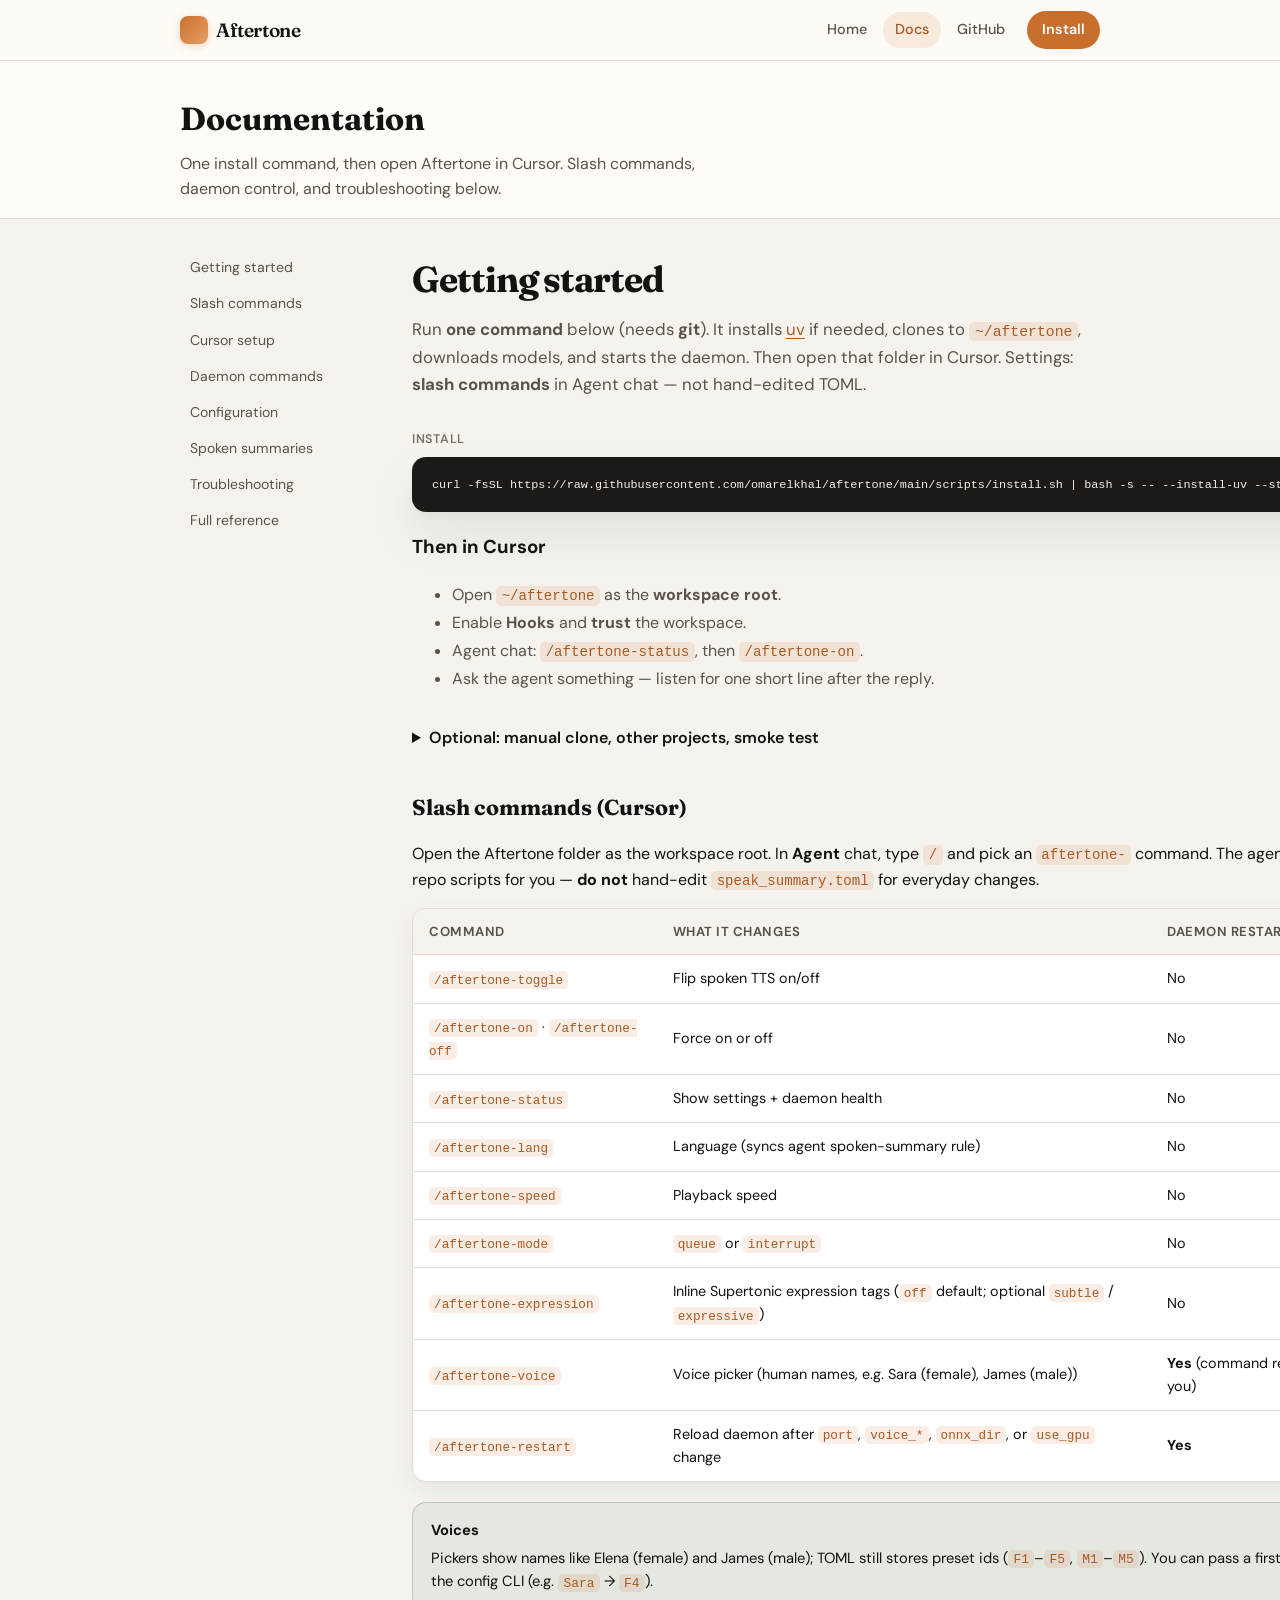
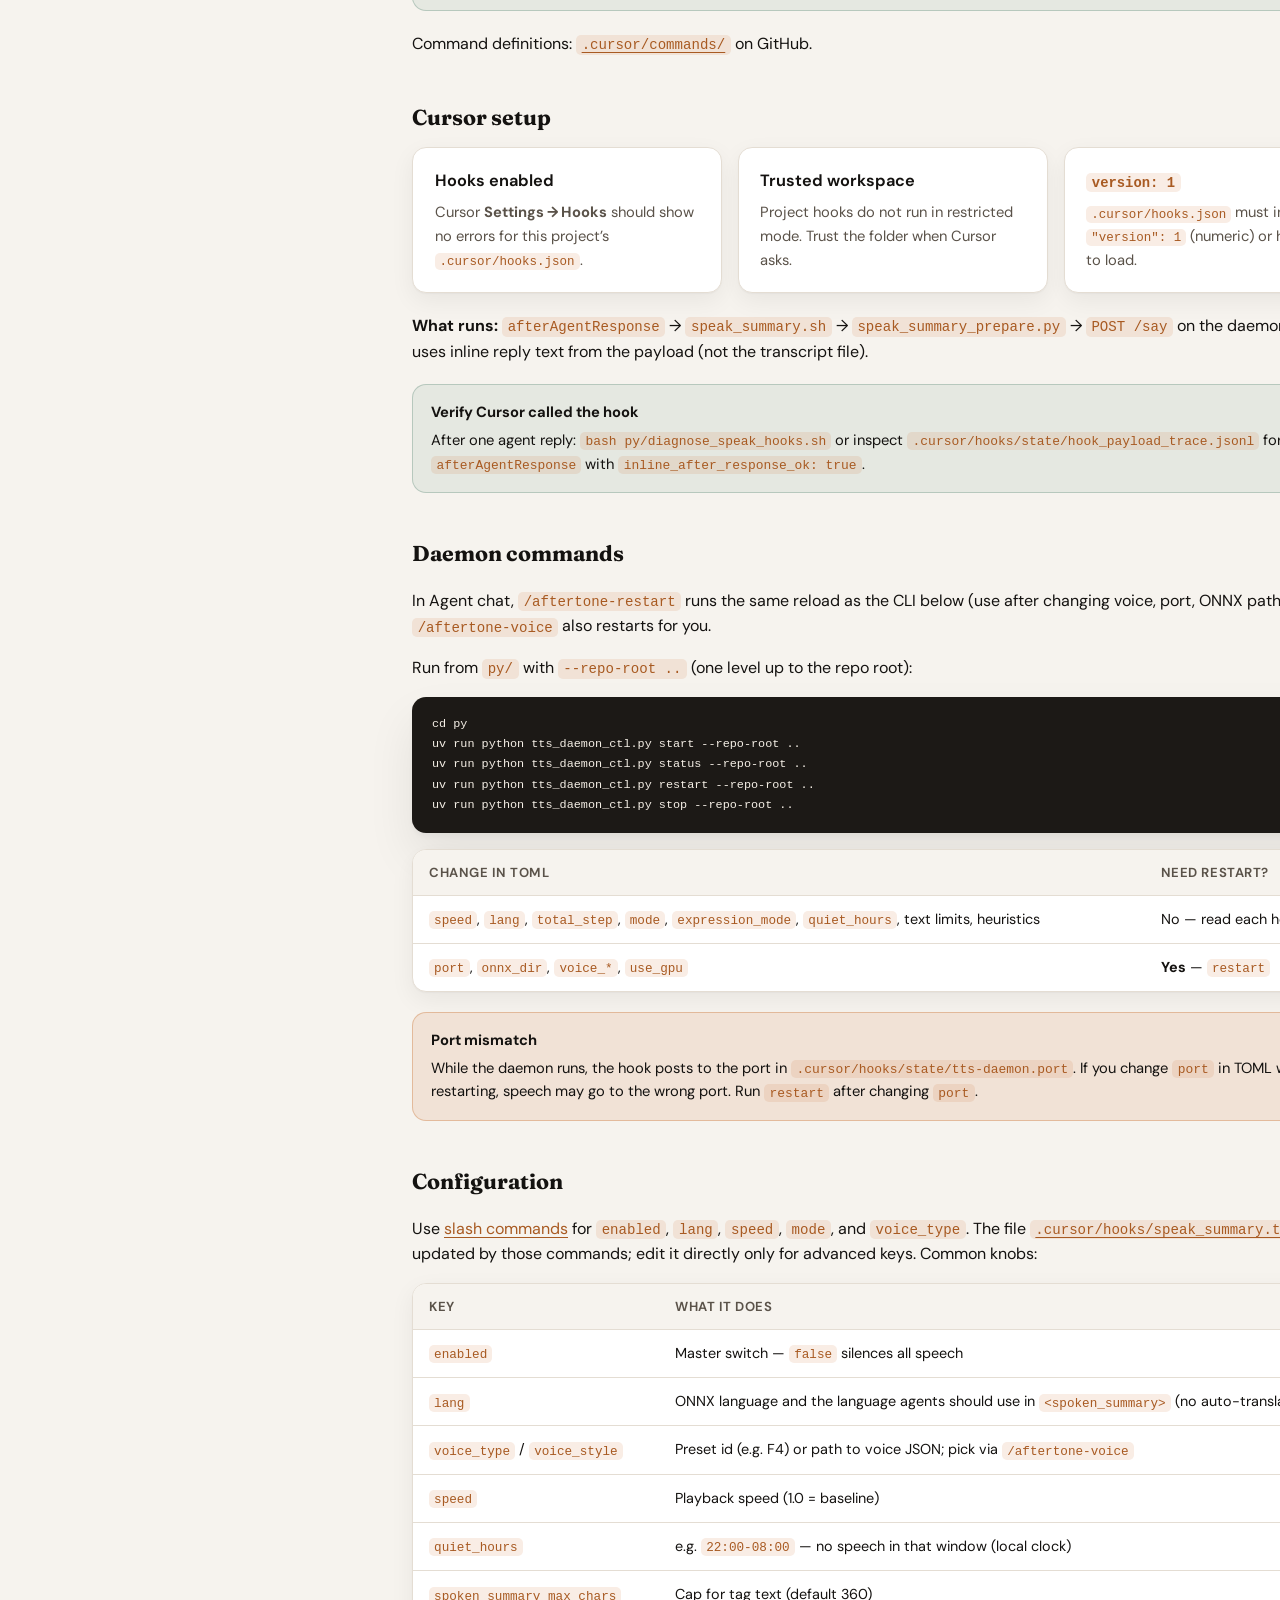
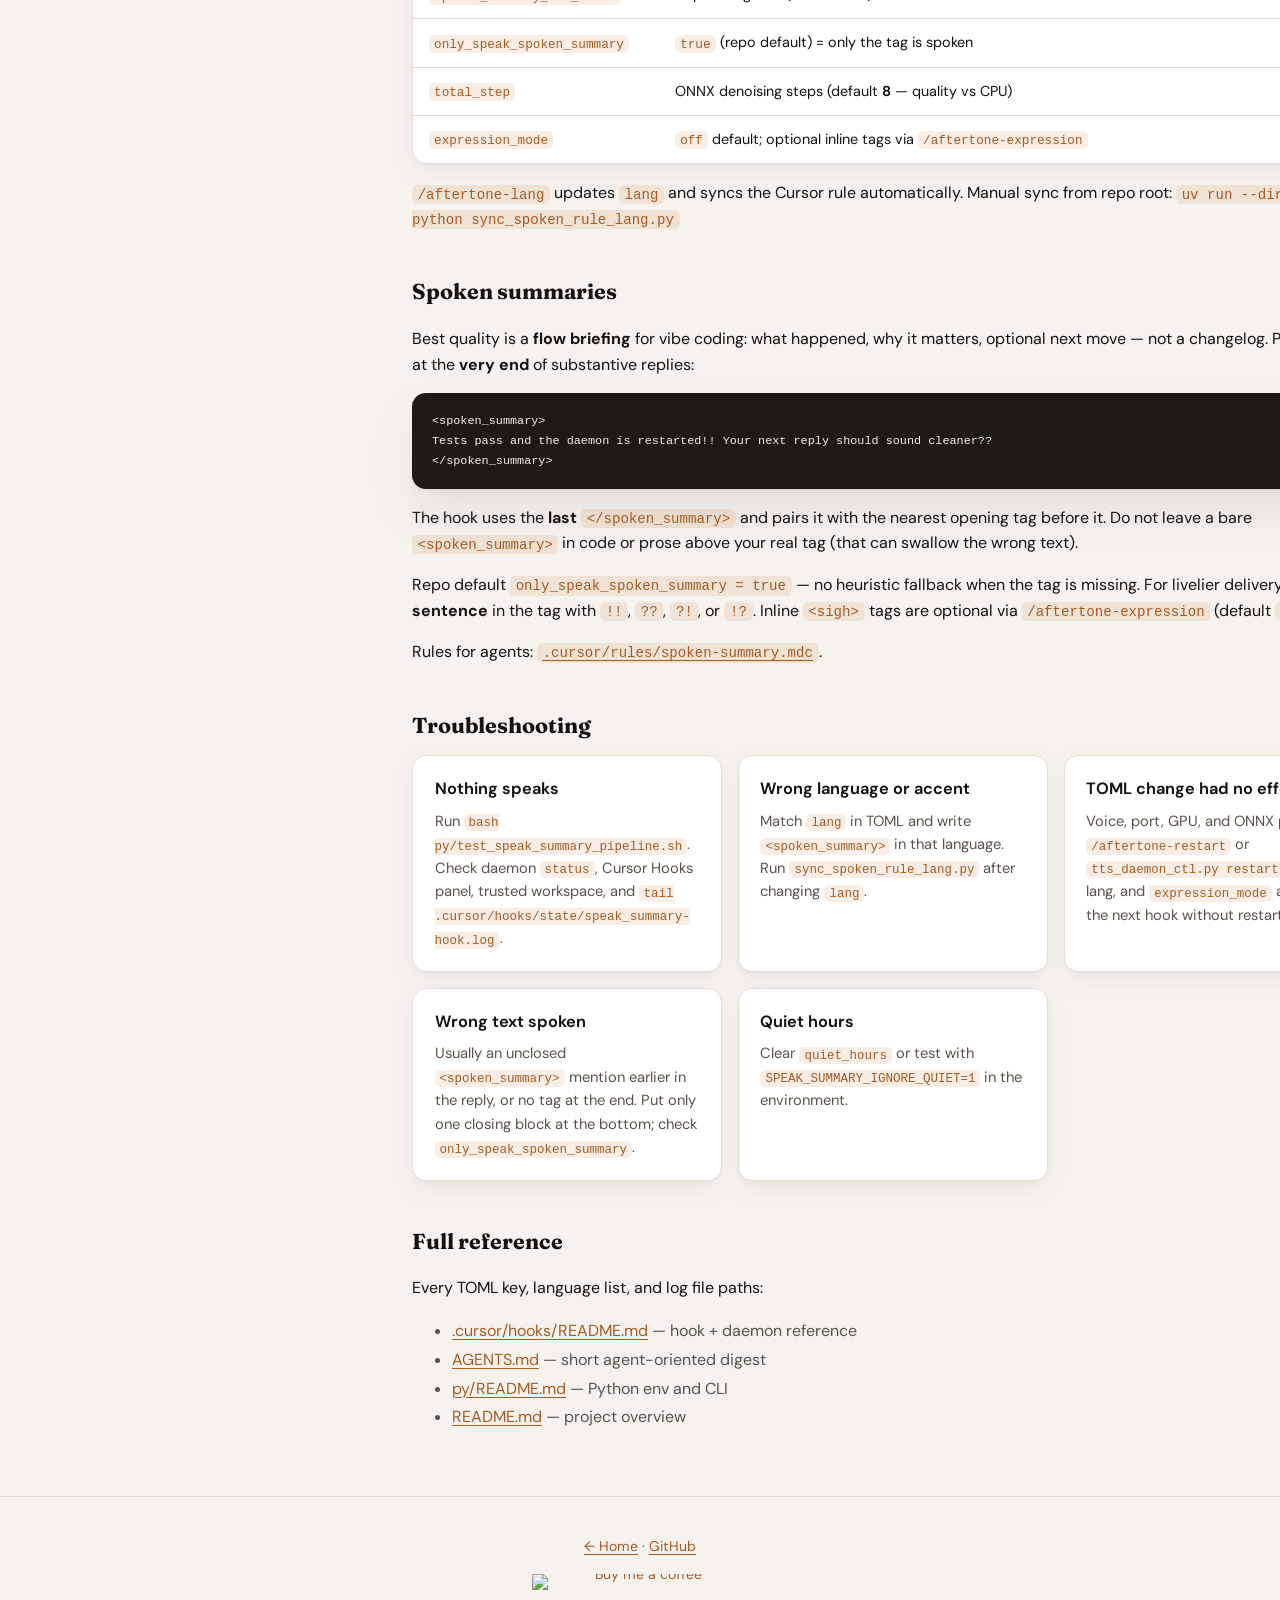
==== docs/docs.html @ 48b9ca3b "Use official Buy Me a Coffee button image on site and README. Replace text support links with the br" ====
<!DOCTYPE html>
<html lang="en">
<head>
  <meta charset="utf-8" />
  <meta name="viewport" content="width=device-width, initial-scale=1" />
  <meta name="description" content="Aftertone documentation: install, Cursor hooks, daemon control, configuration, troubleshooting, and spoken summaries." />
  <link rel="canonical" href="https://omarelkhal.github.io/aftertone/docs.html" />
  <meta name="theme-color" content="#c96f2e" />
  <title>Docs — Aftertone</title>
  <link rel="preconnect" href="https://fonts.googleapis.com" />
  <link rel="preconnect" href="https://fonts.gstatic.com" crossorigin />
  <link href="https://fonts.googleapis.com/css2?family=DM+Sans:ital,opsz,wght@0,9..40,400;0,9..40,500;0,9..40,600;0,9..40,700&family=Fraunces:opsz,wght@9..144,500;9..144,600&display=swap" rel="stylesheet" />
  <link rel="stylesheet" href="styles.css" />
</head>
<body>
  <header class="site-header">
    <div class="wrap nav">
      <a class="brand" href="index.html">
        <span class="brand-mark" aria-hidden="true"></span>
        Aftertone
      </a>
      <nav class="nav-links" aria-label="Primary">
        <a href="index.html">Home</a>
        <a class="is-active" href="docs.html">Docs</a>
        <a href="https://github.com/omarelkhal/aftertone">GitHub</a>
        <a class="nav-cta" href="#getting-started">Install</a>
      </nav>
    </div>
  </header>

  <div class="page-hero">
    <div class="wrap">
      <h1>Documentation</h1>
      <p>One install command, then open Aftertone in Cursor. Slash commands, daemon control, and troubleshooting below.</p>
    </div>
  </div>

  <div class="wrap docs-layout">
    <aside class="docs-sidebar" aria-label="On this page">
      <nav>
        <a href="#getting-started">Getting started</a>
        <a href="#slash-commands">Slash commands</a>
        <a href="#cursor">Cursor setup</a>
        <a href="#daemon">Daemon commands</a>
        <a href="#config">Configuration</a>
        <a href="#spoken-summary">Spoken summaries</a>
        <a href="#troubleshooting">Troubleshooting</a>
        <a href="#reference">Full reference</a>
      </nav>
    </aside>

    <article class="docs-main">
      <h1 id="getting-started">Getting started</h1>
      <p class="docs-intro">
        Run <strong>one command</strong> below (needs <strong>git</strong>). It installs <a href="https://docs.astral.sh/uv/getting-started/installation/">uv</a> if needed, clones to <code>~/aftertone</code>, downloads models, and starts the daemon. Then open that folder in Cursor. Settings: <strong>slash commands</strong> in Agent chat — not hand-edited TOML.
      </p>

      <div class="code-block" style="margin-bottom: 1.25rem;">
        <div class="code-label">Install</div>
        <pre><code>curl -fsSL https://raw.githubusercontent.com/omarelkhal/aftertone/main/scripts/install.sh | bash -s -- --install-uv --start-daemon</code></pre>
      </div>

      <h3>Then in Cursor</h3>
      <ul style="color: var(--muted); line-height: 1.75; margin-bottom: 2rem;">
        <li>Open <code>~/aftertone</code> as the <strong>workspace root</strong>.</li>
        <li>Enable <strong>Hooks</strong> and <strong>trust</strong> the workspace.</li>
        <li>Agent chat: <code>/aftertone-status</code>, then <code>/aftertone-on</code>.</li>
        <li>Ask the agent something — listen for one short line after the reply.</li>
      </ul>

      <details style="margin-bottom: 2rem;">
        <summary style="cursor: pointer; font-weight: 600;">Optional: manual clone, other projects, smoke test</summary>
        <p style="margin-top: 0.75rem; color: var(--muted);">
          Manual: <code>git clone … && bash scripts/bootstrap.sh</code> and
          <code>tts_daemon_ctl.py start</code>.
          Other repo: <code>bash -s -- --into .</code>.
          Verify: <code>bash py/test_speak_summary_pipeline.sh</code>.
          <a href="https://github.com/omarelkhal/aftertone/blob/main/scripts/README.md">scripts/README.md</a>.
        </p>
      </details>


      <h2 id="slash-commands">Slash commands (Cursor)</h2>
      <p>Open the Aftertone folder as the workspace root. In <strong>Agent</strong> chat, type <code>/</code> and pick an <code>aftertone-</code> command. The agent runs the repo scripts for you — <strong>do not</strong> hand-edit <code>speak_summary.toml</code> for everyday changes.</p>

      <div class="table-wrap">
        <table>
          <thead>
            <tr><th>Command</th><th>What it changes</th><th>Daemon restart?</th></tr>
          </thead>
          <tbody>
            <tr><td><code>/aftertone-toggle</code></td><td>Flip spoken TTS on/off</td><td>No</td></tr>
            <tr><td><code>/aftertone-on</code> · <code>/aftertone-off</code></td><td>Force on or off</td><td>No</td></tr>
            <tr><td><code>/aftertone-status</code></td><td>Show settings + daemon health</td><td>No</td></tr>
            <tr><td><code>/aftertone-lang</code></td><td>Language (syncs agent spoken-summary rule)</td><td>No</td></tr>
            <tr><td><code>/aftertone-speed</code></td><td>Playback speed</td><td>No</td></tr>
            <tr><td><code>/aftertone-mode</code></td><td><code>queue</code> or <code>interrupt</code></td><td>No</td></tr>
            <tr><td><code>/aftertone-expression</code></td><td>Inline Supertonic expression tags (<code>off</code> default; optional <code>subtle</code> / <code>expressive</code>)</td><td>No</td></tr>
            <tr><td><code>/aftertone-voice</code></td><td>Voice picker (human names, e.g. Sara (female), James (male))</td><td><strong>Yes</strong> (command restarts for you)</td></tr>
            <tr><td><code>/aftertone-restart</code></td><td>Reload daemon after <code>port</code>, <code>voice_*</code>, <code>onnx_dir</code>, or <code>use_gpu</code> change</td><td><strong>Yes</strong></td></tr>
          </tbody>
        </table>
      </div>

      <div class="callout callout-tip">
        <strong>Voices</strong>
        Pickers show names like Elena (female) and James (male); TOML still stores preset ids (<code>F1</code>–<code>F5</code>, <code>M1</code>–<code>M5</code>). You can pass a first name to the config CLI (e.g. <code>Sara</code> → <code>F4</code>).
      </div>

      <p>Command definitions: <a href="https://github.com/omarelkhal/aftertone/tree/main/.cursor/commands"><code>.cursor/commands/</code></a> on GitHub.</p>

      <h2 id="cursor">Cursor setup</h2>
      <div class="cards" style="margin-bottom: 1.25rem;">
        <div class="card">
          <h3>Hooks enabled</h3>
          <p>Cursor <strong>Settings → Hooks</strong> should show no errors for this project’s <code>.cursor/hooks.json</code>.</p>
        </div>
        <div class="card">
          <h3>Trusted workspace</h3>
          <p>Project hooks do not run in restricted mode. Trust the folder when Cursor asks.</p>
        </div>
        <div class="card">
          <h3><code>version: 1</code></h3>
          <p><code>.cursor/hooks.json</code> must include <code>"version": 1</code> (numeric) or hooks fail to load.</p>
        </div>
      </div>

      <p><strong>What runs:</strong> <code>afterAgentResponse</code> → <code>speak_summary.sh</code> → <code>speak_summary_prepare.py</code> → <code>POST /say</code> on the daemon. The hook uses inline reply text from the payload (not the transcript file).</p>

      <div class="callout callout-tip">
        <strong>Verify Cursor called the hook</strong>
        After one agent reply: <code>bash py/diagnose_speak_hooks.sh</code> or inspect <code>.cursor/hooks/state/hook_payload_trace.jsonl</code> for <code>afterAgentResponse</code> with <code>inline_after_response_ok: true</code>.
      </div>

      <h2 id="daemon">Daemon commands</h2>
      <p>In Agent chat, <code>/aftertone-restart</code> runs the same reload as the CLI below (use after changing voice, port, ONNX path, or GPU). <code>/aftertone-voice</code> also restarts for you.</p>
      <p>Run from <code>py/</code> with <code>--repo-root ..</code> (one level up to the repo root):</p>
      <div class="code-block">
        <pre><code>cd py
uv run python tts_daemon_ctl.py start --repo-root ..
uv run python tts_daemon_ctl.py status --repo-root ..
uv run python tts_daemon_ctl.py restart --repo-root ..
uv run python tts_daemon_ctl.py stop --repo-root ..</code></pre>
      </div>

      <div class="table-wrap" style="margin-top: 1rem;">
        <table>
          <thead>
            <tr><th>Change in TOML</th><th>Need restart?</th></tr>
          </thead>
          <tbody>
            <tr><td><code>speed</code>, <code>lang</code>, <code>total_step</code>, <code>mode</code>, <code>expression_mode</code>, <code>quiet_hours</code>, text limits, heuristics</td><td>No — read each hook run</td></tr>
            <tr><td><code>port</code>, <code>onnx_dir</code>, <code>voice_*</code>, <code>use_gpu</code></td><td><strong>Yes</strong> — <code>restart</code></td></tr>
          </tbody>
        </table>
      </div>

      <div class="callout callout-warn">
        <strong>Port mismatch</strong>
        While the daemon runs, the hook posts to the port in <code>.cursor/hooks/state/tts-daemon.port</code>. If you change <code>port</code> in TOML without restarting, speech may go to the wrong port. Run <code>restart</code> after changing <code>port</code>.
      </div>

      <h2 id="config">Configuration</h2>
      <p>Use <a href="#slash-commands">slash commands</a> for <code>enabled</code>, <code>lang</code>, <code>speed</code>, <code>mode</code>, and <code>voice_type</code>. The file <a href="https://github.com/omarelkhal/aftertone/blob/main/.cursor/hooks/speak_summary.toml"><code>.cursor/hooks/speak_summary.toml</code></a> is updated by those commands; edit it directly only for advanced keys. Common knobs:</p>

      <div class="table-wrap">
        <table>
          <thead>
            <tr><th>Key</th><th>What it does</th></tr>
          </thead>
          <tbody>
            <tr><td><code>enabled</code></td><td>Master switch — <code>false</code> silences all speech</td></tr>
            <tr><td><code>lang</code></td><td>ONNX language and the language agents should use in <code>&lt;spoken_summary&gt;</code> (no auto-translation)</td></tr>
            <tr><td><code>voice_type</code> / <code>voice_style</code></td><td>Preset id (e.g. F4) or path to voice JSON; pick via <code>/aftertone-voice</code></td></tr>
            <tr><td><code>speed</code></td><td>Playback speed (1.0 = baseline)</td></tr>
            <tr><td><code>quiet_hours</code></td><td>e.g. <code>22:00-08:00</code> — no speech in that window (local clock)</td></tr>
            <tr><td><code>spoken_summary_max_chars</code></td><td>Cap for tag text (default 360)</td></tr>
            <tr><td><code>only_speak_spoken_summary</code></td><td><code>true</code> (repo default) = only the tag is spoken</td></tr>
            <tr><td><code>total_step</code></td><td>ONNX denoising steps (default <strong>8</strong> — quality vs CPU)</td></tr>
            <tr><td><code>expression_mode</code></td><td><code>off</code> default; optional inline tags via <code>/aftertone-expression</code></td></tr>
          </tbody>
        </table>
      </div>

      <p><code>/aftertone-lang</code> updates <code>lang</code> and syncs the Cursor rule automatically. Manual sync from repo root: <code>uv run --directory py python sync_spoken_rule_lang.py</code></p>

      <h2 id="spoken-summary">Spoken summaries</h2>
      <p>Best quality is a <strong>flow briefing</strong> for vibe coding: what happened, why it matters, optional next move — not a changelog. Put <strong>one</strong> tag at the <strong>very end</strong> of substantive replies:</p>
      <pre><code>&lt;spoken_summary&gt;
Tests pass and the daemon is restarted!! Your next reply should sound cleaner??
&lt;/spoken_summary&gt;</code></pre>
      <p>The hook uses the <strong>last</strong> <code>&lt;/spoken_summary&gt;</code> and pairs it with the nearest opening tag before it. Do not leave a bare <code>&lt;spoken_summary&gt;</code> in code or prose above your real tag (that can swallow the wrong text).</p>
      <p>Repo default <code>only_speak_spoken_summary = true</code> — no heuristic fallback when the tag is missing. For livelier delivery, end <strong>each sentence</strong> in the tag with <code>!!</code>, <code>??</code>, <code>?!</code>, or <code>!?</code>. Inline <code>&lt;sigh&gt;</code> tags are optional via <code>/aftertone-expression</code> (default <code>off</code>).</p>
      <p>Rules for agents: <a href="https://github.com/omarelkhal/aftertone/blob/main/.cursor/rules/spoken-summary.mdc"><code>.cursor/rules/spoken-summary.mdc</code></a>.</p>

      <h2 id="troubleshooting">Troubleshooting</h2>
      <div class="cards">
        <article class="card">
          <h3>Nothing speaks</h3>
          <p>Run <code>bash py/test_speak_summary_pipeline.sh</code>. Check daemon <code>status</code>, Cursor Hooks panel, trusted workspace, and <code>tail .cursor/hooks/state/speak_summary-hook.log</code>.</p>
        </article>
        <article class="card">
          <h3>Wrong language or accent</h3>
          <p>Match <code>lang</code> in TOML and write <code>&lt;spoken_summary&gt;</code> in that language. Run <code>sync_spoken_rule_lang.py</code> after changing <code>lang</code>.</p>
        </article>
        <article class="card">
          <h3>TOML change had no effect</h3>
          <p>Voice, port, GPU, and ONNX path need <code>/aftertone-restart</code> or <code>tts_daemon_ctl.py restart</code>. Speed, lang, and <code>expression_mode</code> apply on the next hook without restart.</p>
        </article>
        <article class="card">
          <h3>Wrong text spoken</h3>
          <p>Usually an unclosed <code>&lt;spoken_summary&gt;</code> mention earlier in the reply, or no tag at the end. Put only one closing block at the bottom; check <code>only_speak_spoken_summary</code>.</p>
        </article>
        <article class="card">
          <h3>Quiet hours</h3>
          <p>Clear <code>quiet_hours</code> or test with <code>SPEAK_SUMMARY_IGNORE_QUIET=1</code> in the environment.</p>
        </article>
      </div>

      <h2 id="reference">Full reference</h2>
      <p>Every TOML key, language list, and log file paths:</p>
      <ul style="color: var(--muted); line-height: 1.8;">
        <li><a href="https://github.com/omarelkhal/aftertone/blob/main/.cursor/hooks/README.md">.cursor/hooks/README.md</a> — hook + daemon reference</li>
        <li><a href="https://github.com/omarelkhal/aftertone/blob/main/AGENTS.md">AGENTS.md</a> — short agent-oriented digest</li>
        <li><a href="https://github.com/omarelkhal/aftertone/blob/main/py/README.md">py/README.md</a> — Python env and CLI</li>
        <li><a href="https://github.com/omarelkhal/aftertone/blob/main/README.md">README.md</a> — project overview</li>
      </ul>
    </article>
  </div>

  <footer class="site-footer">
    <div class="wrap">
      <p><a href="index.html">← Home</a> · <a href="https://github.com/omarelkhal/aftertone">GitHub</a></p>
      <p class="footer-bmc">
        <a class="bmc-btn" href="https://buymeacoffee.com/elkhalomar" rel="noopener noreferrer" target="_blank">
          <img src="https://cdn.buymeacoffee.com/buttons/v2/default-yellow.png" alt="Buy me a coffee" width="217" height="60" loading="lazy" />
        </a>
      </p>
    </div>
  </footer>
</body>
</html>
---- docs/styles.css ----
:root {
  --bg: #f6f3ee;
  --bg-elevated: #fffcf8;
  --fg: #141210;
  --muted: #5a5249;
  --muted-soft: #7a7268;
  --accent: #c96f2e;
  --accent-hover: #a85a22;
  --accent-soft: rgba(201, 111, 46, 0.12);
  --accent-glow: rgba(201, 111, 46, 0.25);
  --card: #ffffff;
  --border: #e4ddd3;
  --border-strong: #d4cbc0;
  --code-bg: #1c1916;
  --code-fg: #f5efe6;
  --success: #2d6a4f;
  --radius: 14px;
  --radius-sm: 8px;
  --shadow: 0 1px 2px rgba(20, 18, 16, 0.04), 0 8px 24px rgba(20, 18, 16, 0.06);
  --shadow-lg: 0 4px 6px rgba(20, 18, 16, 0.04), 0 24px 48px rgba(20, 18, 16, 0.08);
  --font: "DM Sans", ui-sans-serif, system-ui, "Segoe UI", Roboto, Ubuntu, sans-serif;
  --font-display: "Fraunces", Georgia, "Times New Roman", serif;
  --mono: ui-monospace, "Cascadia Code", "SF Mono", Menlo, Consolas, monospace;
  --max: 920px;
  --nav-h: 3.75rem;
}

*,
*::before,
*::after {
  box-sizing: border-box;
}

html {
  scroll-behavior: smooth;
}

body {
  margin: 0;
  font-family: var(--font);
  font-size: 1rem;
  background: var(--bg);
  color: var(--fg);
  line-height: 1.6;
  -webkit-font-smoothing: antialiased;
}

body::before {
  content: "";
  position: fixed;
  inset: 0;
  background:
    radial-gradient(ellipse 80% 50% at 50% -20%, var(--accent-glow), transparent 55%),
    radial-gradient(ellipse 60% 40% at 100% 0%, rgba(201, 111, 46, 0.06), transparent 50%);
  pointer-events: none;
  z-index: -1;
}

a {
  color: var(--accent-hover);
  text-decoration-thickness: 1px;
  text-underline-offset: 3px;
}

a:hover {
  color: var(--accent);
}

img {
  max-width: 100%;
  height: auto;
}

.wrap {
  width: min(100% - 2.5rem, var(--max));
  margin-inline: auto;
}

/* Header */
.site-header {
  position: sticky;
  top: 0;
  z-index: 100;
  border-bottom: 1px solid var(--border);
  background: rgba(255, 252, 248, 0.88);
  backdrop-filter: blur(12px);
}

.nav {
  display: flex;
  align-items: center;
  justify-content: space-between;
  gap: 1rem;
  min-height: var(--nav-h);
}

.brand {
  display: flex;
  align-items: center;
  gap: 0.5rem;
  font-family: var(--font-display);
  font-weight: 600;
  font-size: 1.2rem;
  letter-spacing: -0.02em;
  color: var(--fg);
  text-decoration: none;
}

.brand:hover {
  color: var(--accent-hover);
}

.brand-mark {
  width: 28px;
  height: 28px;
  border-radius: 8px;
  background: linear-gradient(135deg, var(--accent), #e8a066);
  box-shadow: 0 2px 8px var(--accent-glow);
}

.nav-links {
  display: flex;
  align-items: center;
  gap: 0.25rem;
  flex-wrap: wrap;
}

.nav-links a {
  padding: 0.4rem 0.75rem;
  border-radius: 999px;
  font-size: 0.9rem;
  font-weight: 500;
  text-decoration: none;
  color: var(--muted);
}

.nav-links a:hover {
  color: var(--fg);
  background: var(--accent-soft);
}

.nav-links a.is-active {
  color: var(--accent-hover);
  background: var(--accent-soft);
}

.nav-cta {
  margin-left: 0.35rem;
  padding: 0.45rem 0.95rem !important;
  background: var(--accent) !important;
  color: #fff !important;
  font-weight: 600 !important;
}

.nav-cta:hover {
  filter: brightness(1.06);
  color: #fff !important;
}

/* Hero */
.hero {
  display: flex;
  flex-direction: column;
  align-items: center;
  padding: 3rem 0 2.5rem;
  text-align: center;
}

.hero-logo {
  display: block;
  max-width: min(400px, 88vw);
  width: 100%;
  height: auto;
  margin: 0 auto 1.5rem;
  filter: drop-shadow(0 8px 24px rgba(20, 18, 16, 0.08));
}

.hero-install {
  width: min(100%, 42rem);
  margin: 0 auto 1.5rem;
  text-align: left;
}

.hero-install .code-block {
  margin-bottom: 0.75rem;
}

.hero-install-note {
  margin: 0;
  font-size: 0.92rem;
  color: var(--muted);
  line-height: 1.5;
  text-align: center;
}

.hero-badge {
  display: inline-flex;
  align-items: center;
  gap: 0.4rem;
  font-size: 0.78rem;
  font-weight: 600;
  text-transform: uppercase;
  letter-spacing: 0.08em;
  color: var(--accent-hover);
  background: var(--accent-soft);
  border: 1px solid var(--border);
  padding: 0.35rem 0.75rem;
  border-radius: 999px;
  margin-bottom: 1rem;
}

.hero h1 {
  font-family: var(--font-display);
  font-size: clamp(2rem, 5vw, 2.75rem);
  font-weight: 600;
  letter-spacing: -0.03em;
  line-height: 1.15;
  margin: 0 0 1rem;
  max-width: 18ch;
  margin-inline: auto;
}

.hero .lead {
  font-size: clamp(1.05rem, 2.5vw, 1.2rem);
  color: var(--muted);
  max-width: 38rem;
  margin: 0 auto 1.75rem;
  line-height: 1.55;
}

.hero .lead strong {
  color: var(--fg);
  font-weight: 600;
}

.cta-row {
  display: flex;
  gap: 0.75rem;
  justify-content: center;
  align-items: center;
  flex-wrap: wrap;
  margin-bottom: 2.5rem;
}

.bmc-btn {
  display: inline-flex;
  line-height: 0;
  text-decoration: none;
  border-radius: 10px;
  transition: transform 0.15s ease, filter 0.15s ease;
}

.bmc-btn:hover {
  transform: translateY(-1px);
  filter: brightness(1.03);
}

.bmc-btn img {
  display: block;
  height: 60px;
  width: auto;
}

.footer-bmc {
  margin-top: 1.25rem;
  text-align: center;
}

.btn {
  display: inline-flex;
  align-items: center;
  justify-content: center;
  gap: 0.35rem;
  padding: 0.65rem 1.25rem;
  border-radius: 999px;
  font-weight: 600;
  font-size: 0.95rem;
  border: 1px solid transparent;
  text-decoration: none;
  transition: transform 0.15s ease, filter 0.15s ease, box-shadow 0.15s ease;
}

.btn:hover {
  transform: translateY(-1px);
}

.btn-primary {
  background: var(--accent);
  color: #fff;
  border-color: var(--accent);
  box-shadow: 0 4px 14px var(--accent-glow);
}

.btn-primary:hover {
  color: #fff;
  filter: brightness(1.05);
}

.btn-ghost {
  background: var(--card);
  border-color: var(--border-strong);
  color: var(--fg);
  box-shadow: var(--shadow);
}

.btn-ghost:hover {
  border-color: var(--accent);
  color: var(--accent-hover);
}

/* Flow strip */
.flow-strip {
  display: grid;
  grid-template-columns: repeat(auto-fit, minmax(140px, 1fr));
  gap: 0.75rem;
  text-align: left;
  margin-top: 0.5rem;
}

.flow-step {
  background: var(--card);
  border: 1px solid var(--border);
  border-radius: var(--radius);
  padding: 1rem 1.1rem;
  box-shadow: var(--shadow);
  position: relative;
}

.flow-step-num {
  display: inline-flex;
  align-items: center;
  justify-content: center;
  width: 1.5rem;
  height: 1.5rem;
  font-size: 0.75rem;
  font-weight: 700;
  background: var(--accent);
  color: #fff;
  border-radius: 50%;
  margin-bottom: 0.5rem;
}

.flow-step h3 {
  margin: 0 0 0.25rem;
  font-size: 0.92rem;
  font-weight: 650;
}

.flow-step p {
  margin: 0;
  font-size: 0.82rem;
  color: var(--muted);
  line-height: 1.45;
}

.flow-arrow {
  display: none;
}

@media (min-width: 720px) {
  .flow-strip--linear {
    grid-template-columns: 1fr auto 1fr auto 1fr auto 1fr;
    align-items: stretch;
  }

  .flow-arrow {
    display: flex;
    align-items: center;
    color: var(--border-strong);
    font-size: 1.25rem;
    padding: 0 0.15rem;
  }
}

/* Sections */
section {
  padding: 2.75rem 0;
}

section.alt {
  background: var(--bg-elevated);
  border-block: 1px solid var(--border);
}

.section-head {
  margin-bottom: 1.5rem;
}

.section-head h2 {
  font-family: var(--font-display);
  font-size: clamp(1.35rem, 3vw, 1.65rem);
  font-weight: 600;
  letter-spacing: -0.02em;
  margin: 0 0 0.5rem;
}

.section-head p {
  margin: 0;
  color: var(--muted);
  max-width: 40rem;
  font-size: 0.98rem;
}

.pill {
  display: inline-block;
  font-size: 0.72rem;
  font-weight: 700;
  text-transform: uppercase;
  letter-spacing: 0.07em;
  color: var(--accent-hover);
  margin-bottom: 0.5rem;
}

.cards {
  display: grid;
  grid-template-columns: repeat(auto-fit, minmax(260px, 1fr));
  gap: 1rem;
}

.card {
  background: var(--card);
  border: 1px solid var(--border);
  border-radius: var(--radius);
  padding: 1.25rem 1.35rem;
  box-shadow: var(--shadow);
}

.card h3 {
  margin: 0 0 0.45rem;
  font-size: 1.02rem;
  font-weight: 650;
}

.card p {
  margin: 0;
  font-size: 0.92rem;
  color: var(--muted);
}

.card code {
  font-size: 0.85em;
}

/* Code */
pre {
  font-family: var(--mono);
  font-size: 0.84rem;
  background: var(--code-bg);
  color: var(--code-fg);
  padding: 1.1rem 1.25rem;
  border-radius: var(--radius);
  overflow-x: auto;
  margin: 0;
  line-height: 1.5;
  box-shadow: var(--shadow-lg);
}

pre .comment {
  color: #9a8f82;
}

code {
  font-family: var(--mono);
  font-size: 0.88em;
  background: var(--accent-soft);
  color: var(--accent-hover);
  padding: 0.12em 0.4em;
  border-radius: 5px;
}

pre code {
  background: none;
  color: inherit;
  padding: 0;
}

.code-block {
  margin: 1rem 0;
}

.code-label {
  font-size: 0.78rem;
  font-weight: 600;
  text-transform: uppercase;
  letter-spacing: 0.06em;
  color: var(--muted-soft);
  margin-bottom: 0.45rem;
}

/* Steps (docs) */
.steps {
  list-style: none;
  margin: 0;
  padding: 0;
  counter-reset: step;
}

.step {
  counter-increment: step;
  display: grid;
  grid-template-columns: auto 1fr;
  gap: 1rem 1.25rem;
  padding: 1.5rem 0;
  border-bottom: 1px solid var(--border);
}

.step:last-child {
  border-bottom: none;
}

.step::before {
  content: counter(step);
  display: flex;
  align-items: center;
  justify-content: center;
  width: 2.25rem;
  height: 2.25rem;
  font-weight: 700;
  font-size: 0.95rem;
  background: var(--accent);
  color: #fff;
  border-radius: 50%;
  flex-shrink: 0;
}

.step-body h3 {
  margin: 0 0 0.35rem;
  font-size: 1.1rem;
  font-weight: 650;
}

.step-body p {
  margin: 0 0 0.75rem;
  color: var(--muted);
  font-size: 0.95rem;
}

.step-body p:last-child {
  margin-bottom: 0;
}

/* Tables */
.table-wrap {
  overflow-x: auto;
  border: 1px solid var(--border);
  border-radius: var(--radius);
  background: var(--card);
  box-shadow: var(--shadow);
}

table {
  width: 100%;
  border-collapse: collapse;
  font-size: 0.9rem;
}

th,
td {
  padding: 0.75rem 1rem;
  text-align: left;
  border-bottom: 1px solid var(--border);
}

th {
  font-weight: 650;
  background: var(--bg);
  font-size: 0.82rem;
  text-transform: uppercase;
  letter-spacing: 0.04em;
  color: var(--muted);
}

tr:last-child td {
  border-bottom: none;
}

/* Callouts */
.callout {
  border-radius: var(--radius);
  padding: 1rem 1.15rem;
  margin: 1.25rem 0;
  font-size: 0.92rem;
  border: 1px solid var(--border);
}

.callout-tip {
  background: rgba(45, 106, 79, 0.08);
  border-color: rgba(45, 106, 79, 0.25);
}

.callout-warn {
  background: var(--accent-soft);
  border-color: rgba(201, 111, 46, 0.35);
}

.callout strong {
  display: block;
  margin-bottom: 0.25rem;
  color: var(--fg);
}

/* Docs layout */
.docs-layout {
  display: grid;
  gap: 2rem;
  padding: 2rem 0 3rem;
}

@media (min-width: 800px) {
  .docs-layout {
    grid-template-columns: 200px 1fr;
    align-items: start;
  }
}

.docs-sidebar {
  position: sticky;
  top: calc(var(--nav-h) + 1rem);
}

.docs-sidebar nav {
  display: flex;
  flex-direction: column;
  gap: 0.15rem;
  font-size: 0.88rem;
}

.docs-sidebar a {
  padding: 0.35rem 0.6rem;
  border-radius: var(--radius-sm);
  text-decoration: none;
  color: var(--muted);
}

.docs-sidebar a:hover {
  background: var(--accent-soft);
  color: var(--fg);
}

.docs-main h1 {
  font-family: var(--font-display);
  font-size: clamp(1.75rem, 4vw, 2.25rem);
  margin: 0 0 0.5rem;
  letter-spacing: -0.03em;
}

.docs-main .docs-intro {
  color: var(--muted);
  font-size: 1.05rem;
  margin: 0 0 2rem;
  max-width: 42rem;
}

.docs-main h2 {
  font-family: var(--font-display);
  font-size: 1.35rem;
  margin: 2.25rem 0 0.75rem;
  padding-top: 0.5rem;
  scroll-margin-top: calc(var(--nav-h) + 1rem);
}

.docs-main h2:first-of-type {
  margin-top: 0;
}

/* Footer */
.site-footer {
  border-top: 1px solid var(--border);
  padding: 2rem 0 2.5rem;
  font-size: 0.88rem;
  color: var(--muted);
  text-align: center;
}

.site-footer p {
  margin: 0.35rem 0;
}

.topic-tags {
  display: flex;
  flex-wrap: wrap;
  gap: 0.45rem;
  justify-content: center;
  margin: 1.25rem 0 0;
}

.topic-tags a {
  font-size: 0.8rem;
  padding: 0.28rem 0.65rem;
  border-radius: 999px;
  border: 1px solid var(--border);
  background: var(--card);
  text-decoration: none;
  color: var(--muted);
}

.topic-tags a:hover {
  border-color: var(--accent);
  color: var(--accent-hover);
}

/* Page hero (docs) */
.page-hero {
  padding: 2rem 0 1rem;
  border-bottom: 1px solid var(--border);
  background: var(--bg-elevated);
}

.page-hero h1 {
  font-family: var(--font-display);
  font-size: clamp(1.65rem, 4vw, 2rem);
  margin: 0 0 0.4rem;
}

.page-hero p {
  margin: 0;
  color: var(--muted);
  max-width: 36rem;
}
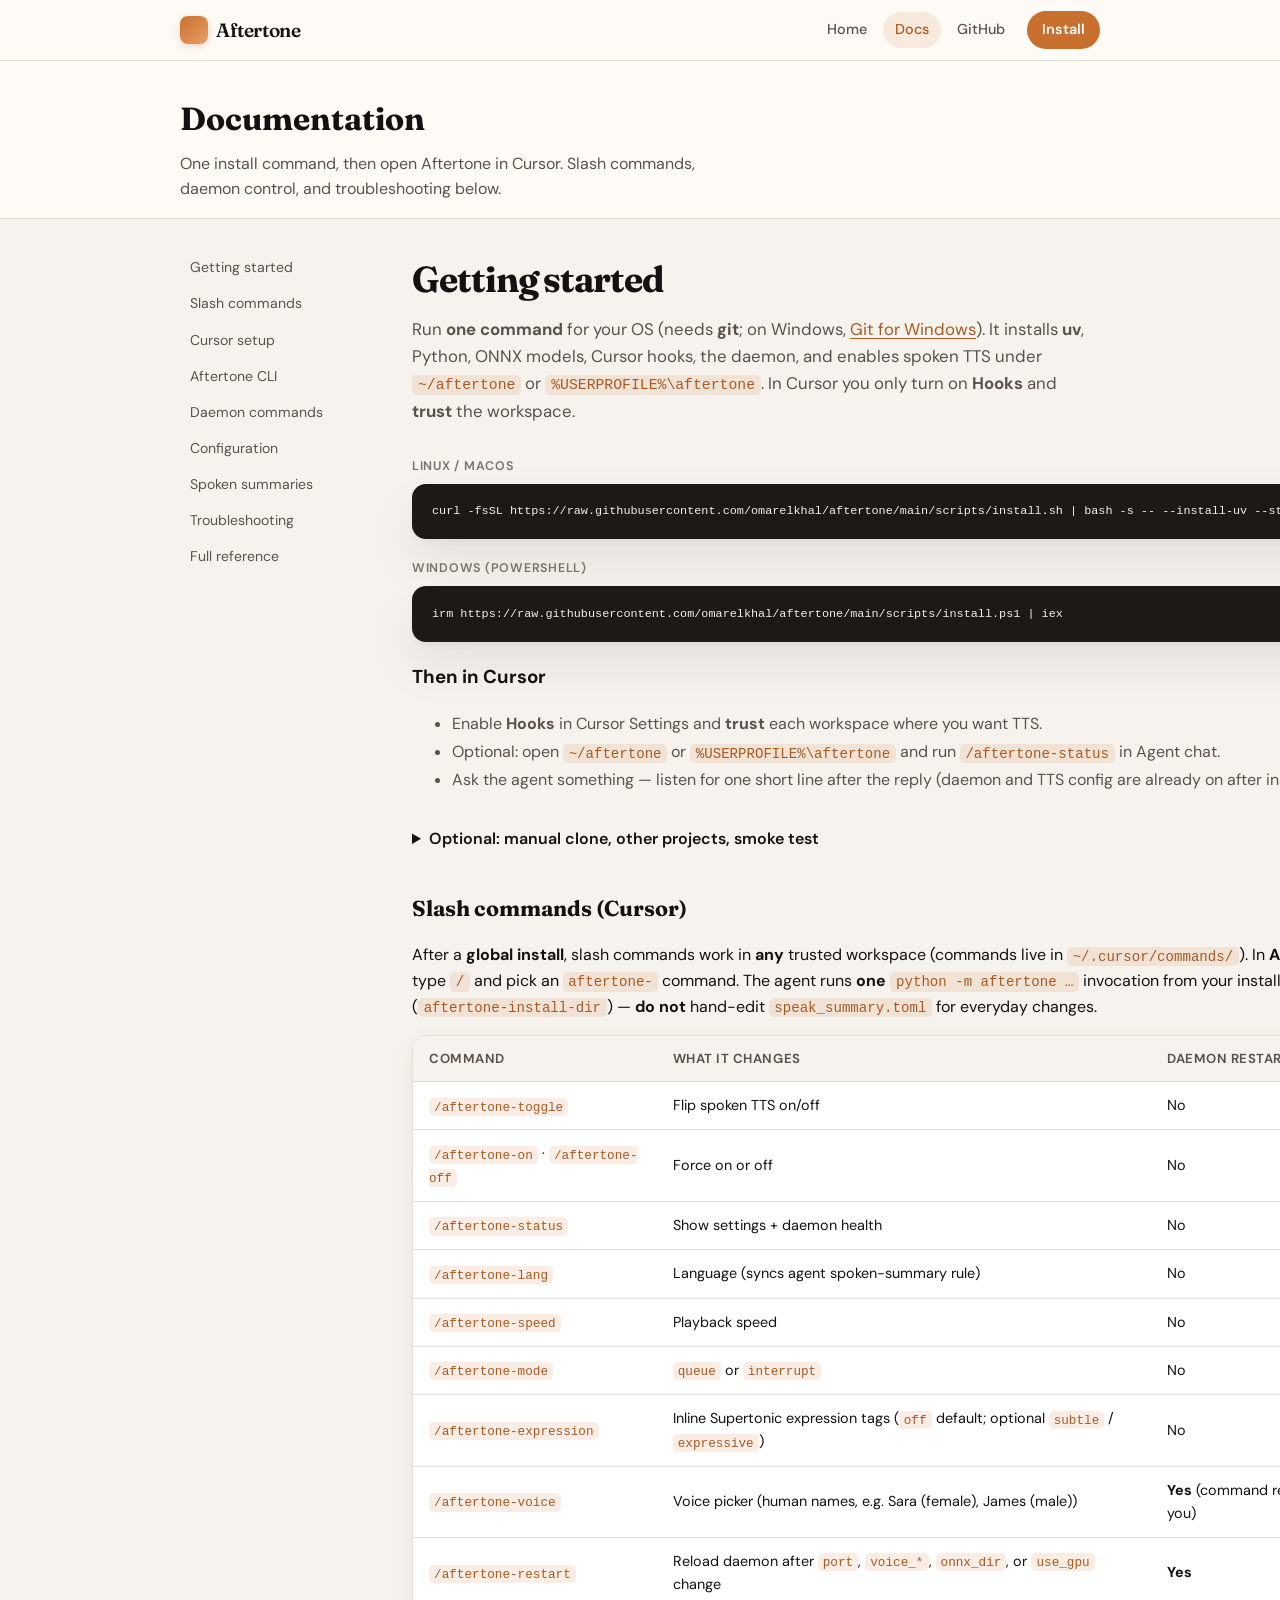
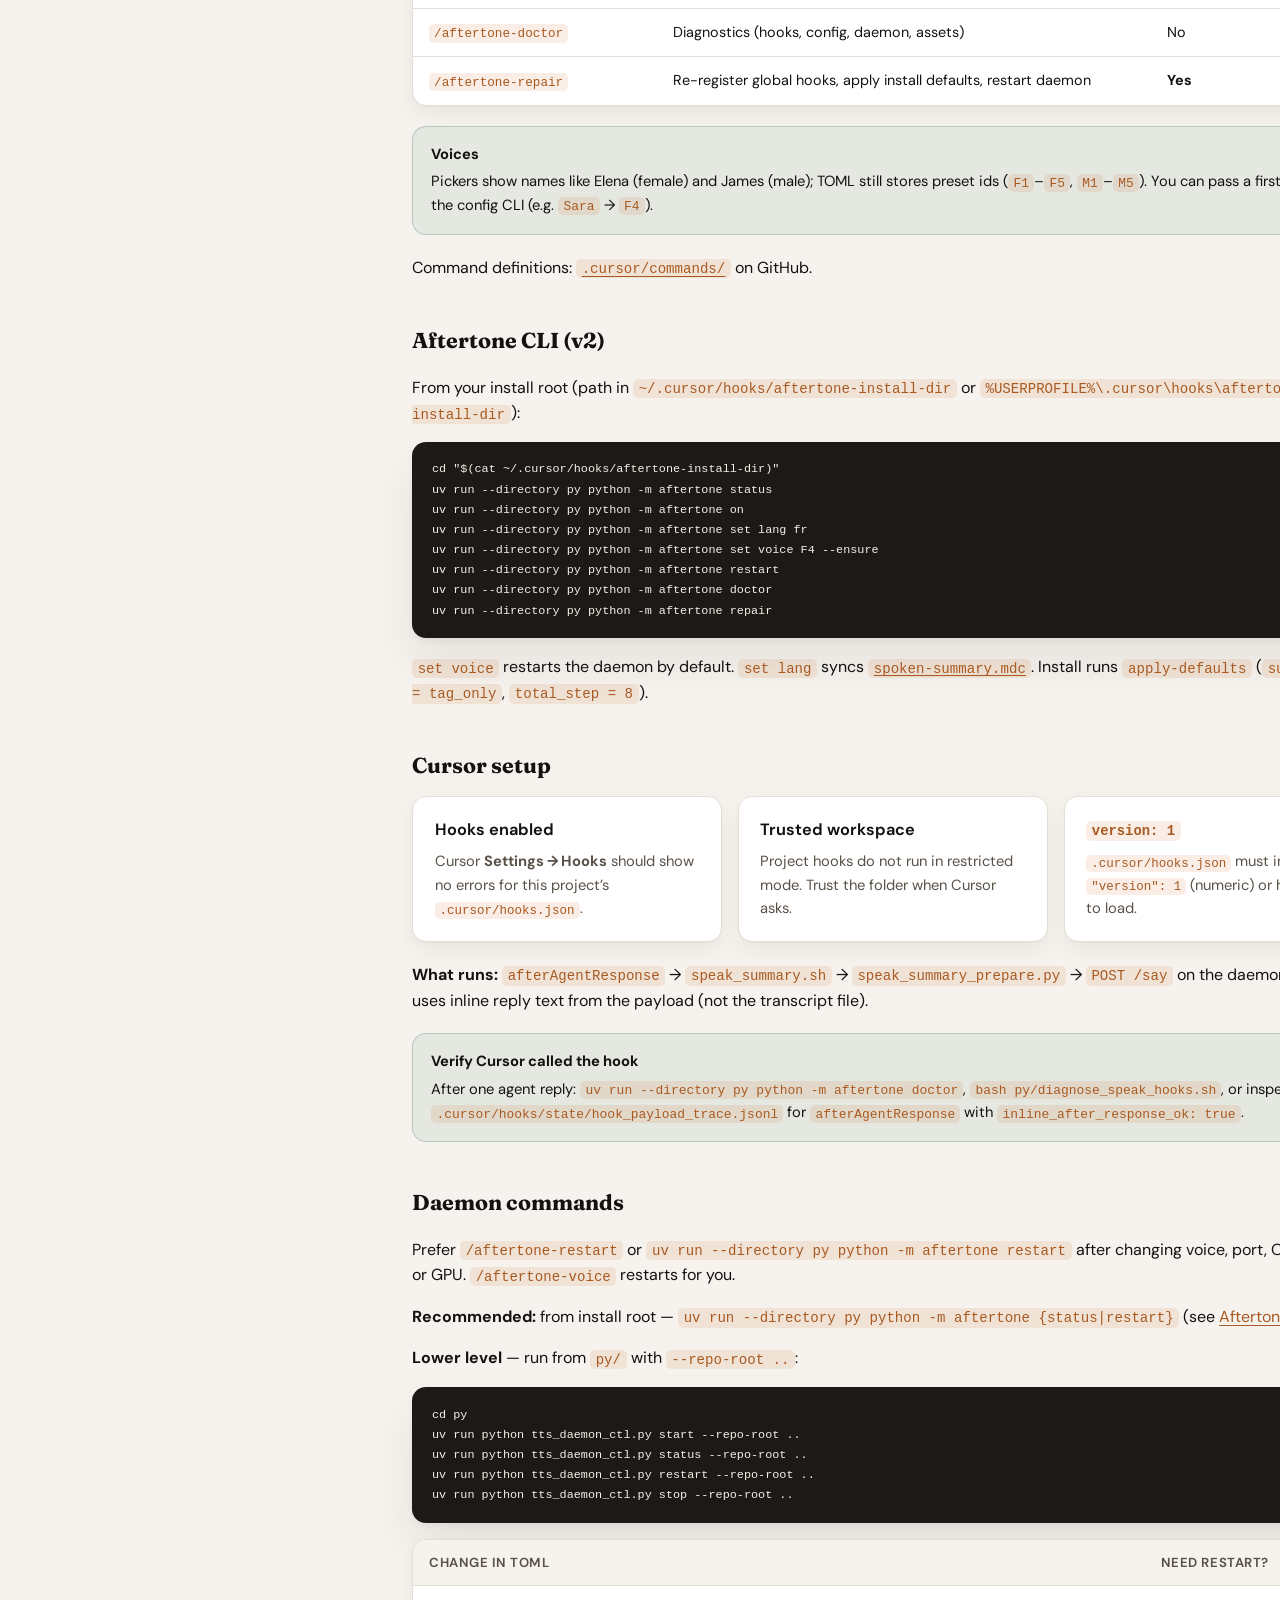
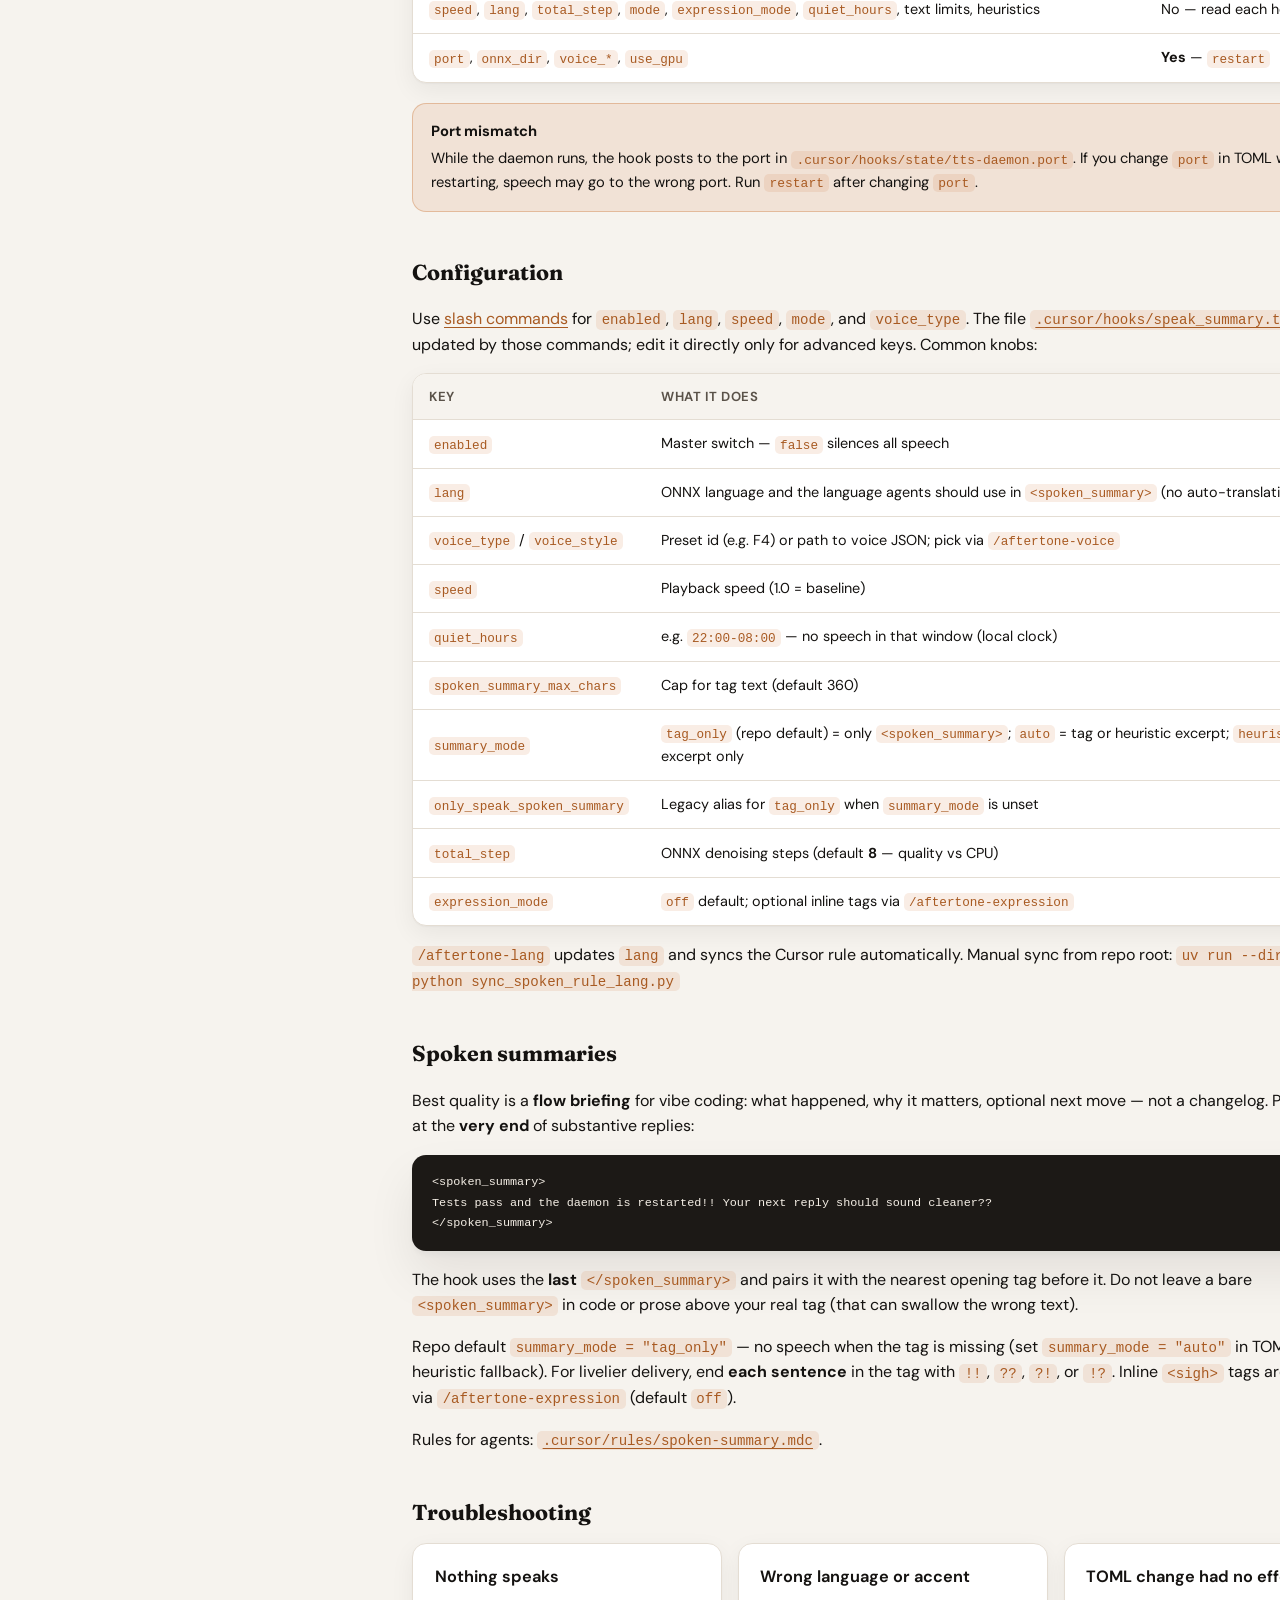
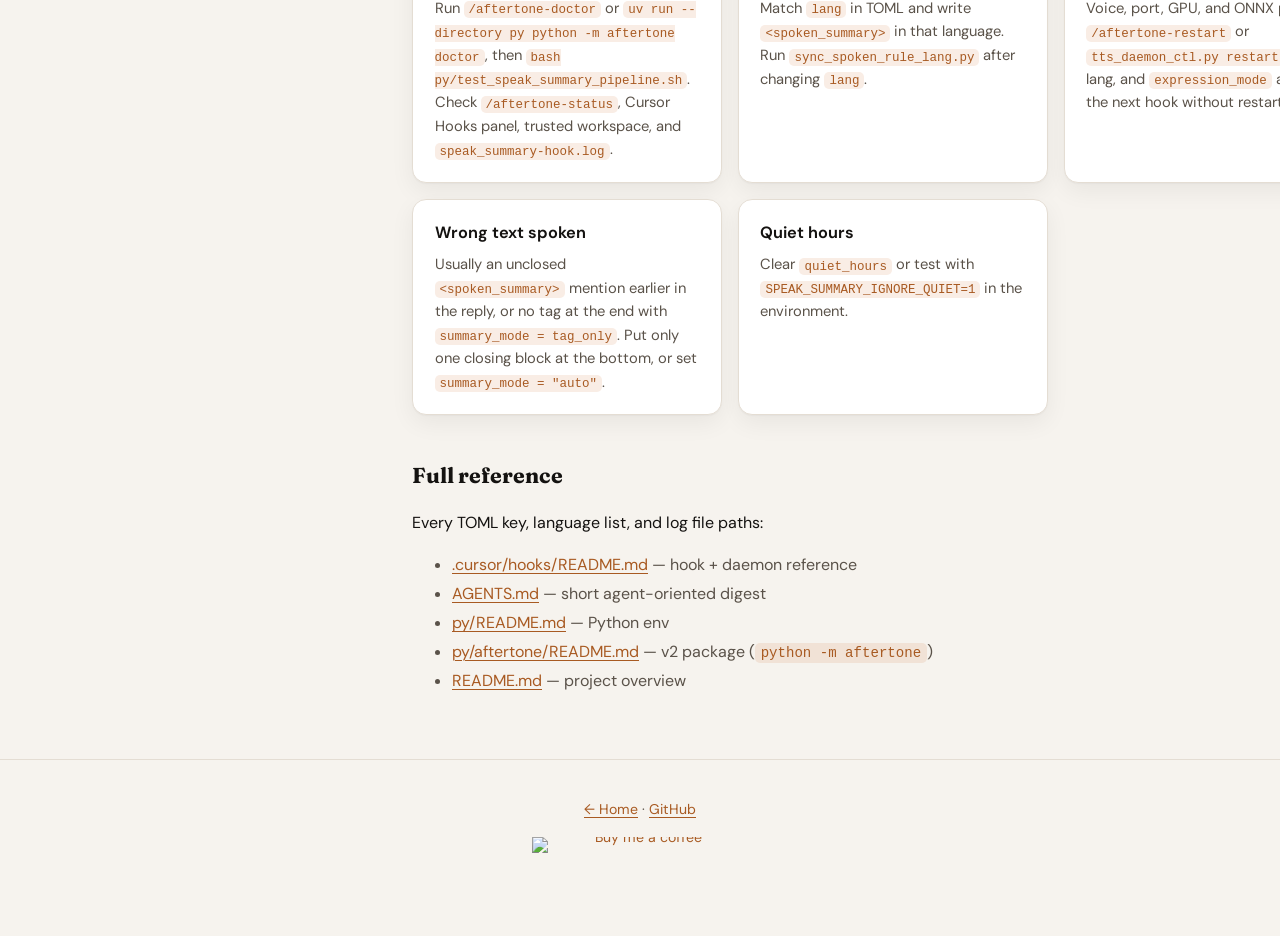
==== commit b1409838: "Fix Windows daemon restart; faster default synthesis and chunked playback. Co-authored-by: Cursor <c" ====
--- a/docs/docs.html
+++ b/docs/docs.html
@@ -41,6 +41,7 @@
         <a href="#getting-started">Getting started</a>
         <a href="#slash-commands">Slash commands</a>
         <a href="#cursor">Cursor setup</a>
+        <a href="#cli">Aftertone CLI</a>
         <a href="#daemon">Daemon commands</a>
         <a href="#config">Configuration</a>
         <a href="#spoken-summary">Spoken summaries</a>
@@ -52,27 +53,31 @@
     <article class="docs-main">
       <h1 id="getting-started">Getting started</h1>
       <p class="docs-intro">
-        Run <strong>one command</strong> below (needs <strong>git</strong>). It installs <a href="https://docs.astral.sh/uv/getting-started/installation/">uv</a> if needed, clones to <code>~/aftertone</code>, downloads models, and starts the daemon. Then open that folder in Cursor. Settings: <strong>slash commands</strong> in Agent chat — not hand-edited TOML.
+        Run <strong>one command</strong> for your OS (needs <strong>git</strong>; on Windows, <a href="https://git-scm.com/download/win">Git for Windows</a>). It installs <strong>uv</strong>, Python, ONNX models, Cursor hooks, the daemon, and enables spoken TTS under <code>~/aftertone</code> or <code>%USERPROFILE%\aftertone</code>. In Cursor you only turn on <strong>Hooks</strong> and <strong>trust</strong> the workspace.
       </p>
 
       <div class="code-block" style="margin-bottom: 1.25rem;">
-        <div class="code-label">Install</div>
+        <div class="code-label">Linux / macOS</div>
         <pre><code>curl -fsSL https://raw.githubusercontent.com/omarelkhal/aftertone/main/scripts/install.sh | bash -s -- --install-uv --start-daemon</code></pre>
+      </div>
+
+      <div class="code-block" style="margin-bottom: 1.25rem;">
+        <div class="code-label">Windows (PowerShell)</div>
+        <pre><code>irm https://raw.githubusercontent.com/omarelkhal/aftertone/main/scripts/install.ps1 | iex</code></pre>
       </div>
 
       <h3>Then in Cursor</h3>
       <ul style="color: var(--muted); line-height: 1.75; margin-bottom: 2rem;">
-        <li>Open <code>~/aftertone</code> as the <strong>workspace root</strong>.</li>
-        <li>Enable <strong>Hooks</strong> and <strong>trust</strong> the workspace.</li>
-        <li>Agent chat: <code>/aftertone-status</code>, then <code>/aftertone-on</code>.</li>
-        <li>Ask the agent something — listen for one short line after the reply.</li>
+        <li>Enable <strong>Hooks</strong> in Cursor Settings and <strong>trust</strong> each workspace where you want TTS.</li>
+        <li>Optional: open <code>~/aftertone</code> or <code>%USERPROFILE%\aftertone</code> and run <code>/aftertone-status</code> in Agent chat.</li>
+        <li>Ask the agent something — listen for one short line after the reply (daemon and TTS config are already on after install).</li>
       </ul>
 
       <details style="margin-bottom: 2rem;">
         <summary style="cursor: pointer; font-weight: 600;">Optional: manual clone, other projects, smoke test</summary>
         <p style="margin-top: 0.75rem; color: var(--muted);">
           Manual: <code>git clone … && bash scripts/bootstrap.sh</code> and
-          <code>tts_daemon_ctl.py start</code>.
+          <code>uv run --directory py python -m aftertone restart</code>.
           Other repo: <code>bash -s -- --into .</code>.
           Verify: <code>bash py/test_speak_summary_pipeline.sh</code>.
           <a href="https://github.com/omarelkhal/aftertone/blob/main/scripts/README.md">scripts/README.md</a>.
@@ -81,7 +86,7 @@
 
 
       <h2 id="slash-commands">Slash commands (Cursor)</h2>
-      <p>Open the Aftertone folder as the workspace root. In <strong>Agent</strong> chat, type <code>/</code> and pick an <code>aftertone-</code> command. The agent runs the repo scripts for you — <strong>do not</strong> hand-edit <code>speak_summary.toml</code> for everyday changes.</p>
+      <p>After a <strong>global install</strong>, slash commands work in <strong>any</strong> trusted workspace (commands live in <code>~/.cursor/commands/</code>). In <strong>Agent</strong> chat, type <code>/</code> and pick an <code>aftertone-</code> command. The agent runs <strong>one</strong> <code>python -m aftertone …</code> invocation from your install dir (<code>aftertone-install-dir</code>) — <strong>do not</strong> hand-edit <code>speak_summary.toml</code> for everyday changes.</p>
 
       <div class="table-wrap">
         <table>
@@ -98,6 +103,8 @@
             <tr><td><code>/aftertone-expression</code></td><td>Inline Supertonic expression tags (<code>off</code> default; optional <code>subtle</code> / <code>expressive</code>)</td><td>No</td></tr>
             <tr><td><code>/aftertone-voice</code></td><td>Voice picker (human names, e.g. Sara (female), James (male))</td><td><strong>Yes</strong> (command restarts for you)</td></tr>
             <tr><td><code>/aftertone-restart</code></td><td>Reload daemon after <code>port</code>, <code>voice_*</code>, <code>onnx_dir</code>, or <code>use_gpu</code> change</td><td><strong>Yes</strong></td></tr>
+            <tr><td><code>/aftertone-doctor</code></td><td>Diagnostics (hooks, config, daemon, assets)</td><td>No</td></tr>
+            <tr><td><code>/aftertone-repair</code></td><td>Re-register global hooks, apply install defaults, restart daemon</td><td><strong>Yes</strong></td></tr>
           </tbody>
         </table>
       </div>
@@ -108,6 +115,20 @@
       </div>
 
       <p>Command definitions: <a href="https://github.com/omarelkhal/aftertone/tree/main/.cursor/commands"><code>.cursor/commands/</code></a> on GitHub.</p>
+
+      <h2 id="cli">Aftertone CLI (v2)</h2>
+      <p>From your install root (path in <code>~/.cursor/hooks/aftertone-install-dir</code> or <code>%USERPROFILE%\.cursor\hooks\aftertone-install-dir</code>):</p>
+      <div class="code-block">
+        <pre><code>cd "$(cat ~/.cursor/hooks/aftertone-install-dir)"
+uv run --directory py python -m aftertone status
+uv run --directory py python -m aftertone on
+uv run --directory py python -m aftertone set lang fr
+uv run --directory py python -m aftertone set voice F4 --ensure
+uv run --directory py python -m aftertone restart
+uv run --directory py python -m aftertone doctor
+uv run --directory py python -m aftertone repair</code></pre>
+      </div>
+      <p><code>set voice</code> restarts the daemon by default. <code>set lang</code> syncs <a href="https://github.com/omarelkhal/aftertone/blob/main/.cursor/rules/spoken-summary.mdc"><code>spoken-summary.mdc</code></a>. Install runs <code>apply-defaults</code> (<code>summary_mode = tag_only</code>, <code>total_step = 8</code>).</p>
 
       <h2 id="cursor">Cursor setup</h2>
       <div class="cards" style="margin-bottom: 1.25rem;">
@@ -129,12 +150,13 @@
 
       <div class="callout callout-tip">
         <strong>Verify Cursor called the hook</strong>
-        After one agent reply: <code>bash py/diagnose_speak_hooks.sh</code> or inspect <code>.cursor/hooks/state/hook_payload_trace.jsonl</code> for <code>afterAgentResponse</code> with <code>inline_after_response_ok: true</code>.
+        After one agent reply: <code>uv run --directory py python -m aftertone doctor</code>, <code>bash py/diagnose_speak_hooks.sh</code>, or inspect <code>.cursor/hooks/state/hook_payload_trace.jsonl</code> for <code>afterAgentResponse</code> with <code>inline_after_response_ok: true</code>.
       </div>
 
       <h2 id="daemon">Daemon commands</h2>
-      <p>In Agent chat, <code>/aftertone-restart</code> runs the same reload as the CLI below (use after changing voice, port, ONNX path, or GPU). <code>/aftertone-voice</code> also restarts for you.</p>
-      <p>Run from <code>py/</code> with <code>--repo-root ..</code> (one level up to the repo root):</p>
+      <p>Prefer <code>/aftertone-restart</code> or <code>uv run --directory py python -m aftertone restart</code> after changing voice, port, ONNX path, or GPU. <code>/aftertone-voice</code> restarts for you.</p>
+      <p><strong>Recommended:</strong> from install root — <code>uv run --directory py python -m aftertone {status|restart}</code> (see <a href="#cli">Aftertone CLI</a>).</p>
+      <p><strong>Lower level</strong> — run from <code>py/</code> with <code>--repo-root ..</code>:</p>
       <div class="code-block">
         <pre><code>cd py
 uv run python tts_daemon_ctl.py start --repo-root ..
@@ -175,7 +197,8 @@
             <tr><td><code>speed</code></td><td>Playback speed (1.0 = baseline)</td></tr>
             <tr><td><code>quiet_hours</code></td><td>e.g. <code>22:00-08:00</code> — no speech in that window (local clock)</td></tr>
             <tr><td><code>spoken_summary_max_chars</code></td><td>Cap for tag text (default 360)</td></tr>
-            <tr><td><code>only_speak_spoken_summary</code></td><td><code>true</code> (repo default) = only the tag is spoken</td></tr>
+            <tr><td><code>summary_mode</code></td><td><code>tag_only</code> (repo default) = only <code>&lt;spoken_summary&gt;</code>; <code>auto</code> = tag or heuristic excerpt; <code>heuristic</code> = excerpt only</td></tr>
+            <tr><td><code>only_speak_spoken_summary</code></td><td>Legacy alias for <code>tag_only</code> when <code>summary_mode</code> is unset</td></tr>
             <tr><td><code>total_step</code></td><td>ONNX denoising steps (default <strong>8</strong> — quality vs CPU)</td></tr>
             <tr><td><code>expression_mode</code></td><td><code>off</code> default; optional inline tags via <code>/aftertone-expression</code></td></tr>
           </tbody>
@@ -190,14 +213,14 @@
 Tests pass and the daemon is restarted!! Your next reply should sound cleaner??
 &lt;/spoken_summary&gt;</code></pre>
       <p>The hook uses the <strong>last</strong> <code>&lt;/spoken_summary&gt;</code> and pairs it with the nearest opening tag before it. Do not leave a bare <code>&lt;spoken_summary&gt;</code> in code or prose above your real tag (that can swallow the wrong text).</p>
-      <p>Repo default <code>only_speak_spoken_summary = true</code> — no heuristic fallback when the tag is missing. For livelier delivery, end <strong>each sentence</strong> in the tag with <code>!!</code>, <code>??</code>, <code>?!</code>, or <code>!?</code>. Inline <code>&lt;sigh&gt;</code> tags are optional via <code>/aftertone-expression</code> (default <code>off</code>).</p>
+      <p>Repo default <code>summary_mode = "tag_only"</code> — no speech when the tag is missing (set <code>summary_mode = "auto"</code> in TOML for heuristic fallback). For livelier delivery, end <strong>each sentence</strong> in the tag with <code>!!</code>, <code>??</code>, <code>?!</code>, or <code>!?</code>. Inline <code>&lt;sigh&gt;</code> tags are optional via <code>/aftertone-expression</code> (default <code>off</code>).</p>
       <p>Rules for agents: <a href="https://github.com/omarelkhal/aftertone/blob/main/.cursor/rules/spoken-summary.mdc"><code>.cursor/rules/spoken-summary.mdc</code></a>.</p>
 
       <h2 id="troubleshooting">Troubleshooting</h2>
       <div class="cards">
         <article class="card">
           <h3>Nothing speaks</h3>
-          <p>Run <code>bash py/test_speak_summary_pipeline.sh</code>. Check daemon <code>status</code>, Cursor Hooks panel, trusted workspace, and <code>tail .cursor/hooks/state/speak_summary-hook.log</code>.</p>
+          <p>Run <code>/aftertone-doctor</code> or <code>uv run --directory py python -m aftertone doctor</code>, then <code>bash py/test_speak_summary_pipeline.sh</code>. Check <code>/aftertone-status</code>, Cursor Hooks panel, trusted workspace, and <code>speak_summary-hook.log</code>.</p>
         </article>
         <article class="card">
           <h3>Wrong language or accent</h3>
@@ -209,7 +232,7 @@
         </article>
         <article class="card">
           <h3>Wrong text spoken</h3>
-          <p>Usually an unclosed <code>&lt;spoken_summary&gt;</code> mention earlier in the reply, or no tag at the end. Put only one closing block at the bottom; check <code>only_speak_spoken_summary</code>.</p>
+          <p>Usually an unclosed <code>&lt;spoken_summary&gt;</code> mention earlier in the reply, or no tag at the end with <code>summary_mode = tag_only</code>. Put only one closing block at the bottom, or set <code>summary_mode = "auto"</code>.</p>
         </article>
         <article class="card">
           <h3>Quiet hours</h3>
@@ -222,7 +245,8 @@
       <ul style="color: var(--muted); line-height: 1.8;">
         <li><a href="https://github.com/omarelkhal/aftertone/blob/main/.cursor/hooks/README.md">.cursor/hooks/README.md</a> — hook + daemon reference</li>
         <li><a href="https://github.com/omarelkhal/aftertone/blob/main/AGENTS.md">AGENTS.md</a> — short agent-oriented digest</li>
-        <li><a href="https://github.com/omarelkhal/aftertone/blob/main/py/README.md">py/README.md</a> — Python env and CLI</li>
+        <li><a href="https://github.com/omarelkhal/aftertone/blob/main/py/README.md">py/README.md</a> — Python env</li>
+        <li><a href="https://github.com/omarelkhal/aftertone/blob/main/py/aftertone/README.md">py/aftertone/README.md</a> — v2 package (<code>python -m aftertone</code>)</li>
         <li><a href="https://github.com/omarelkhal/aftertone/blob/main/README.md">README.md</a> — project overview</li>
       </ul>
     </article>
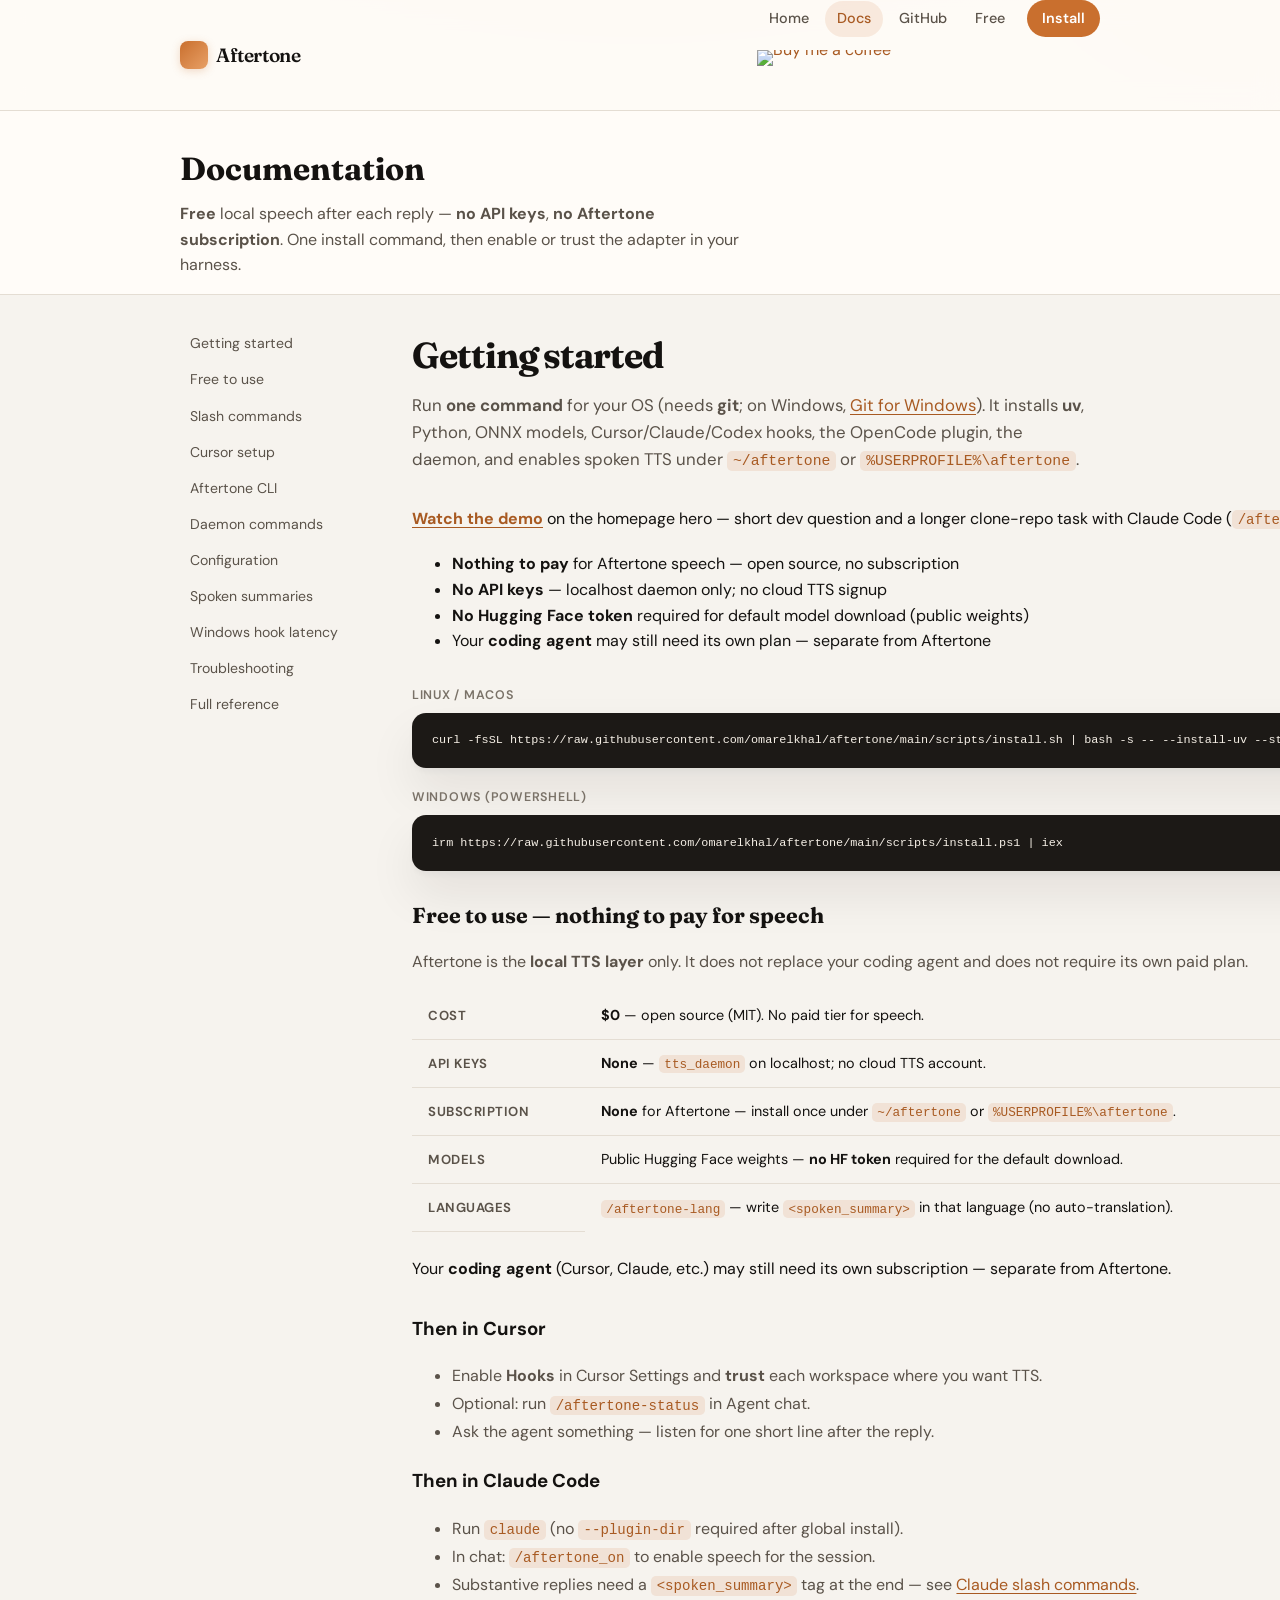
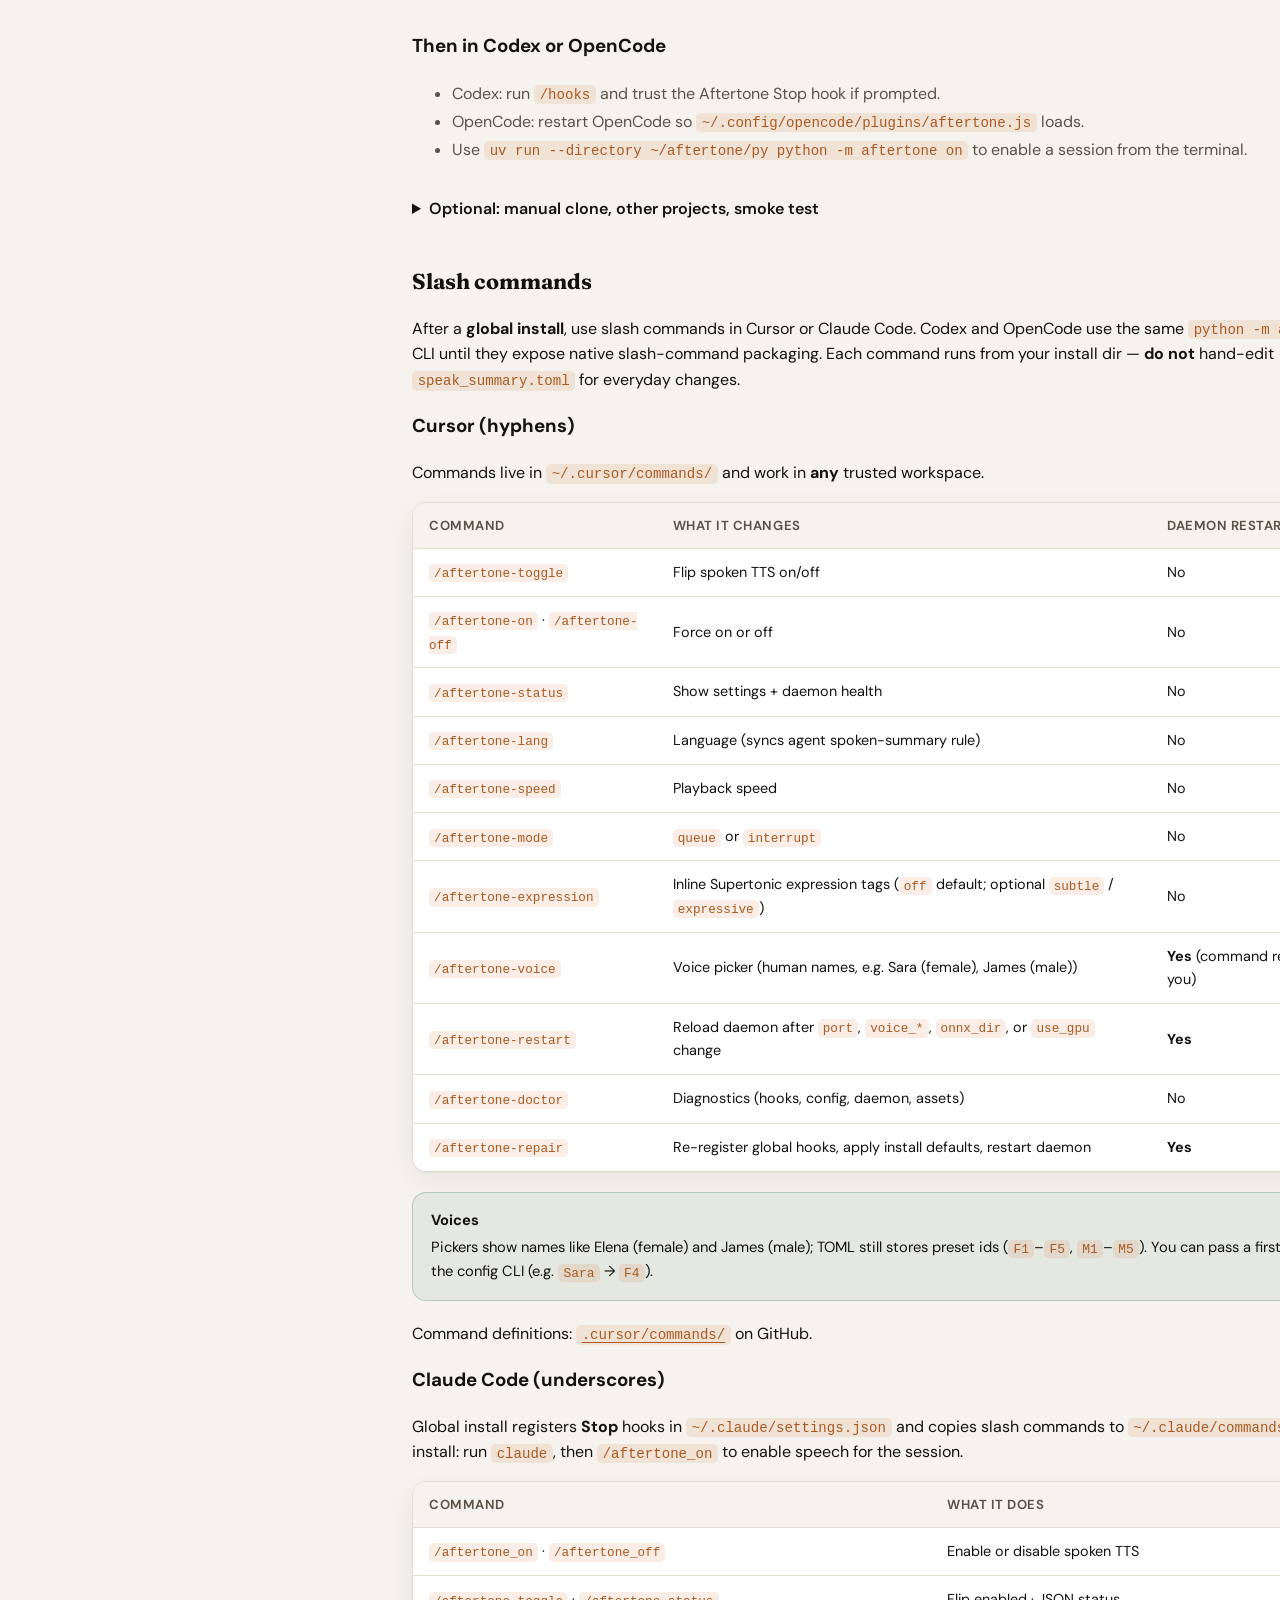
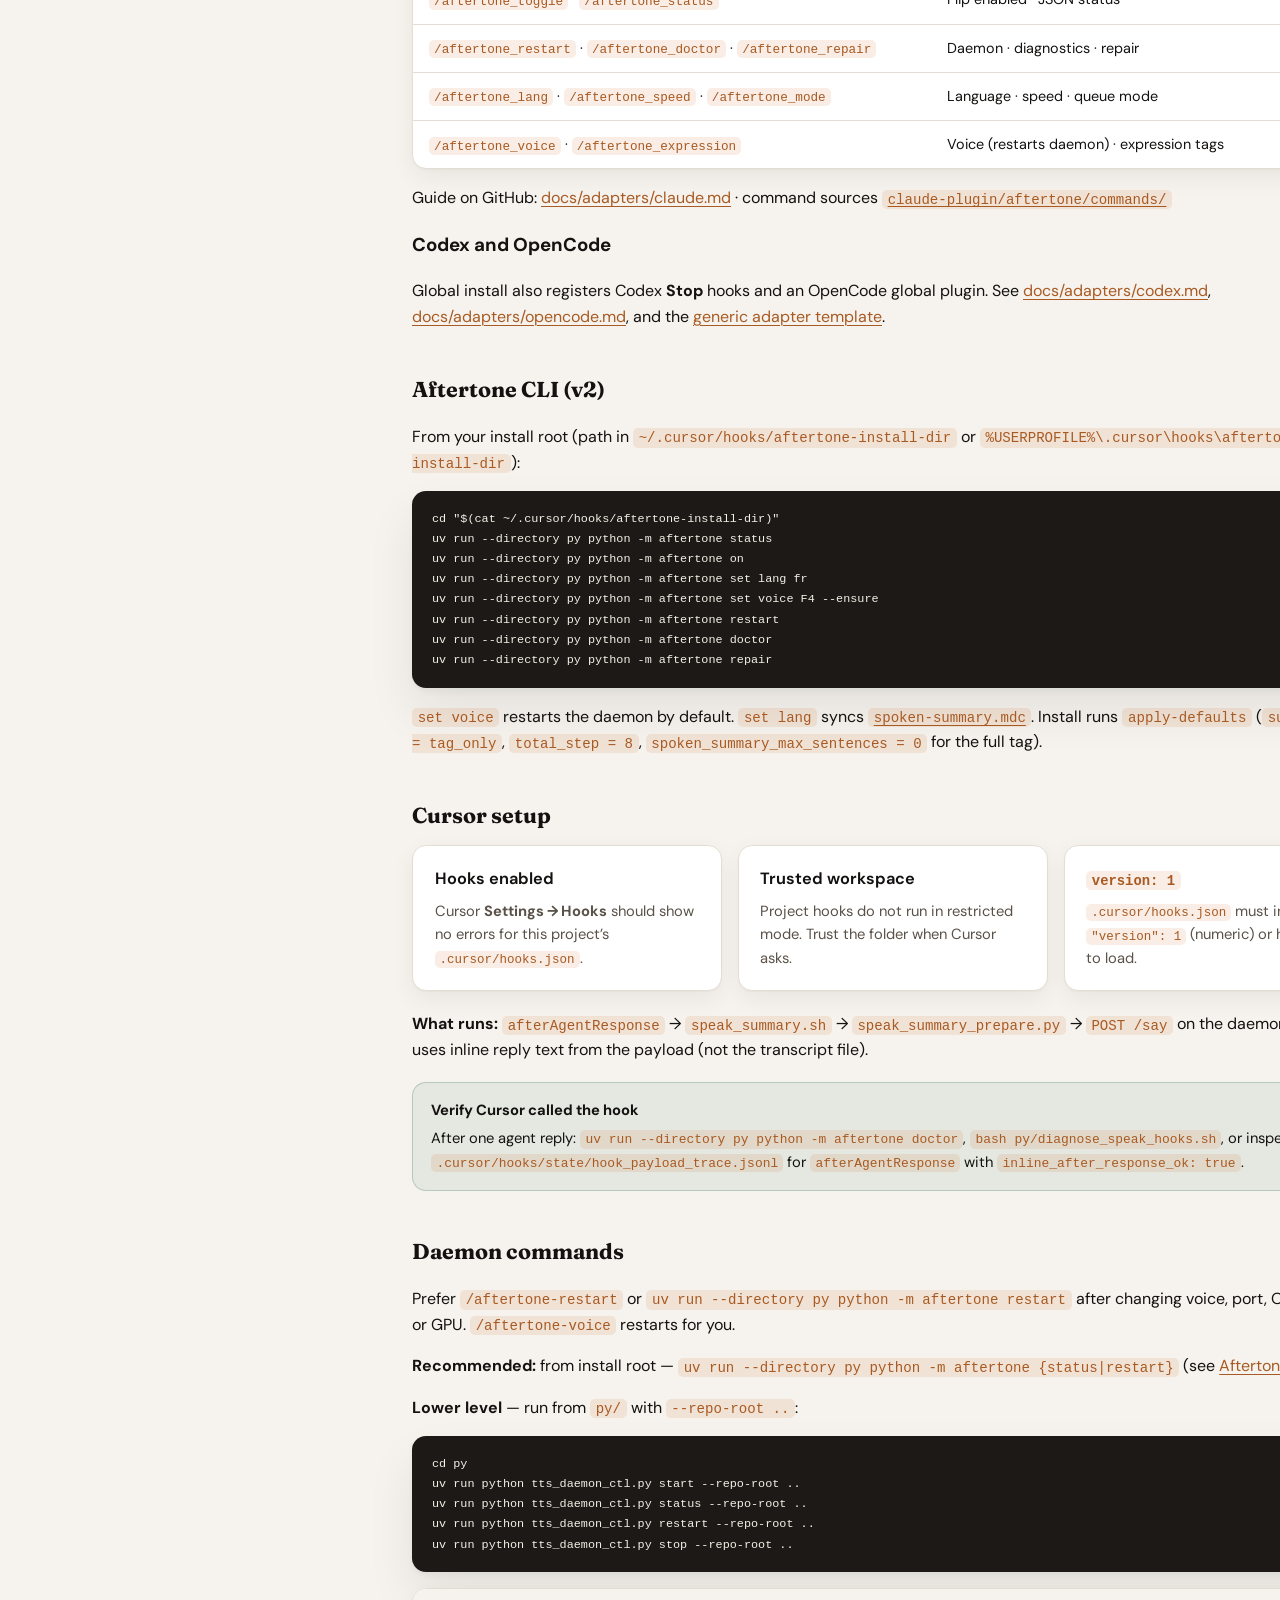
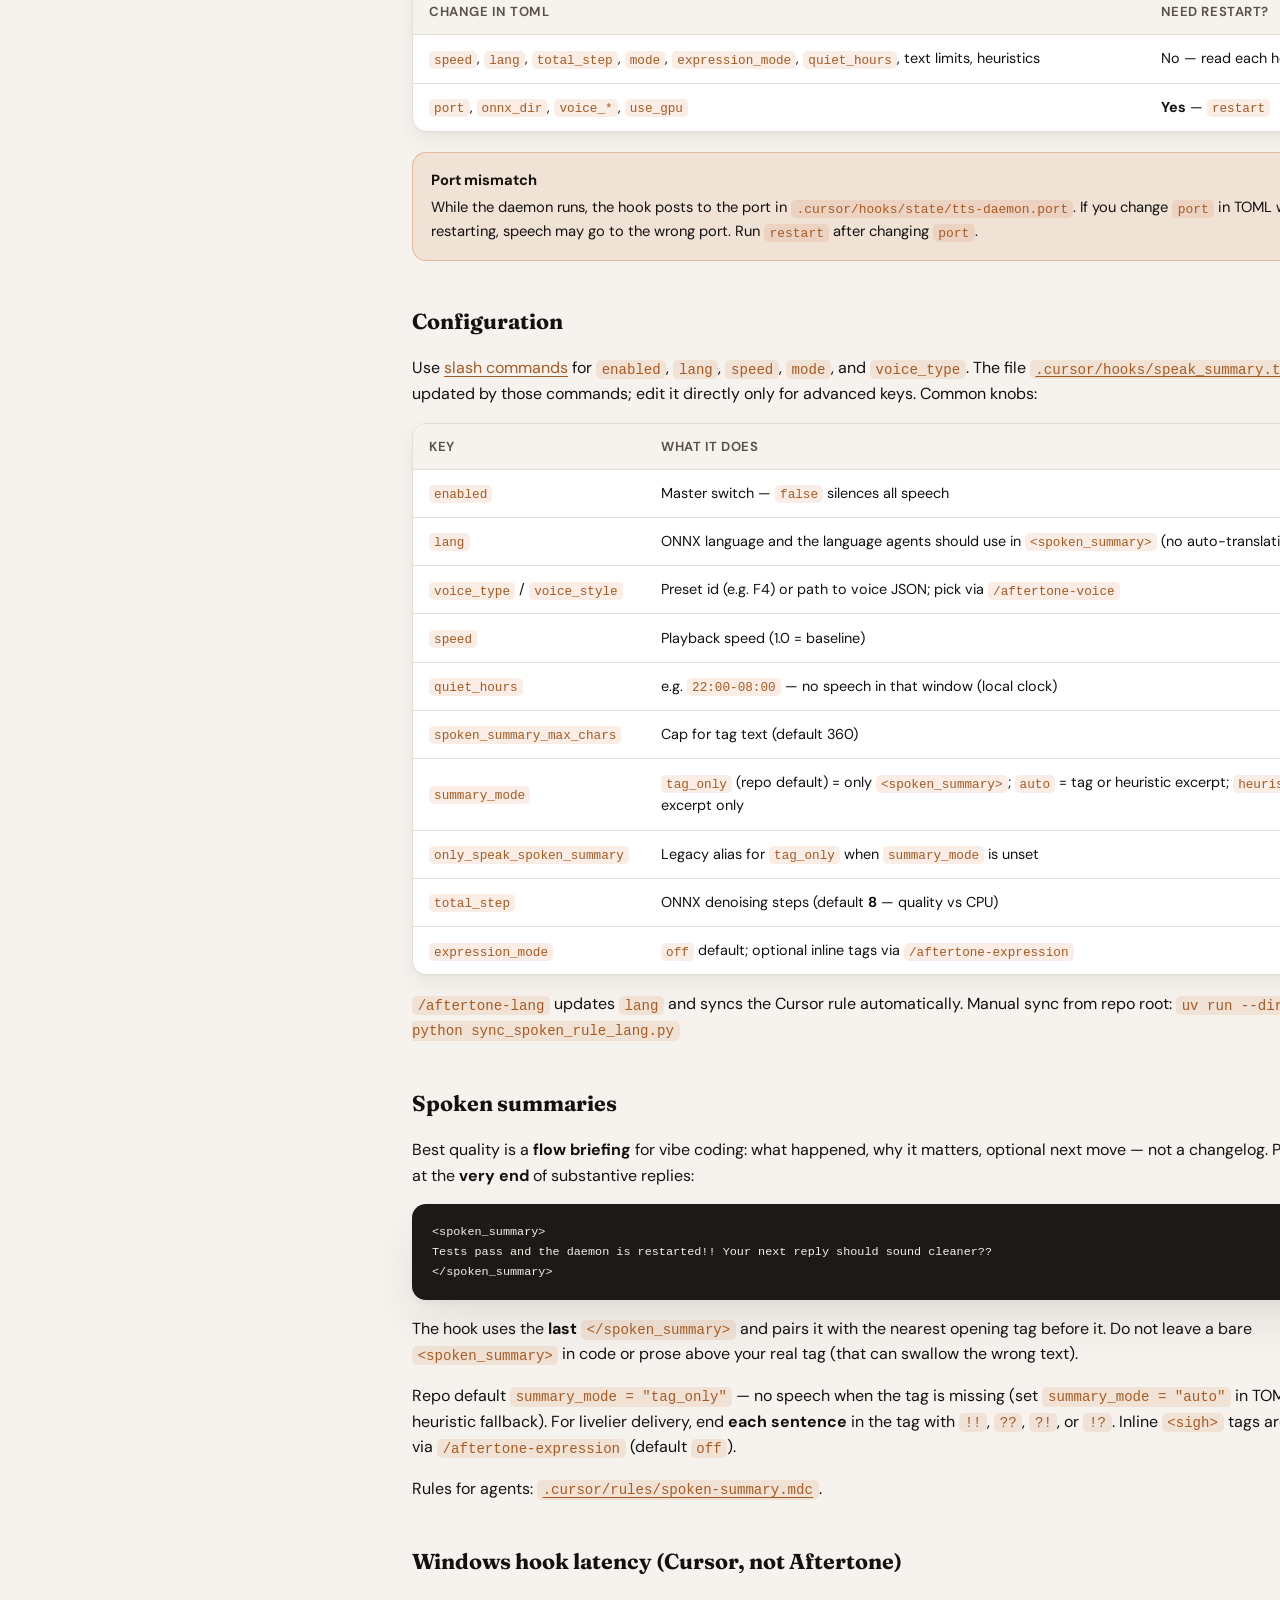
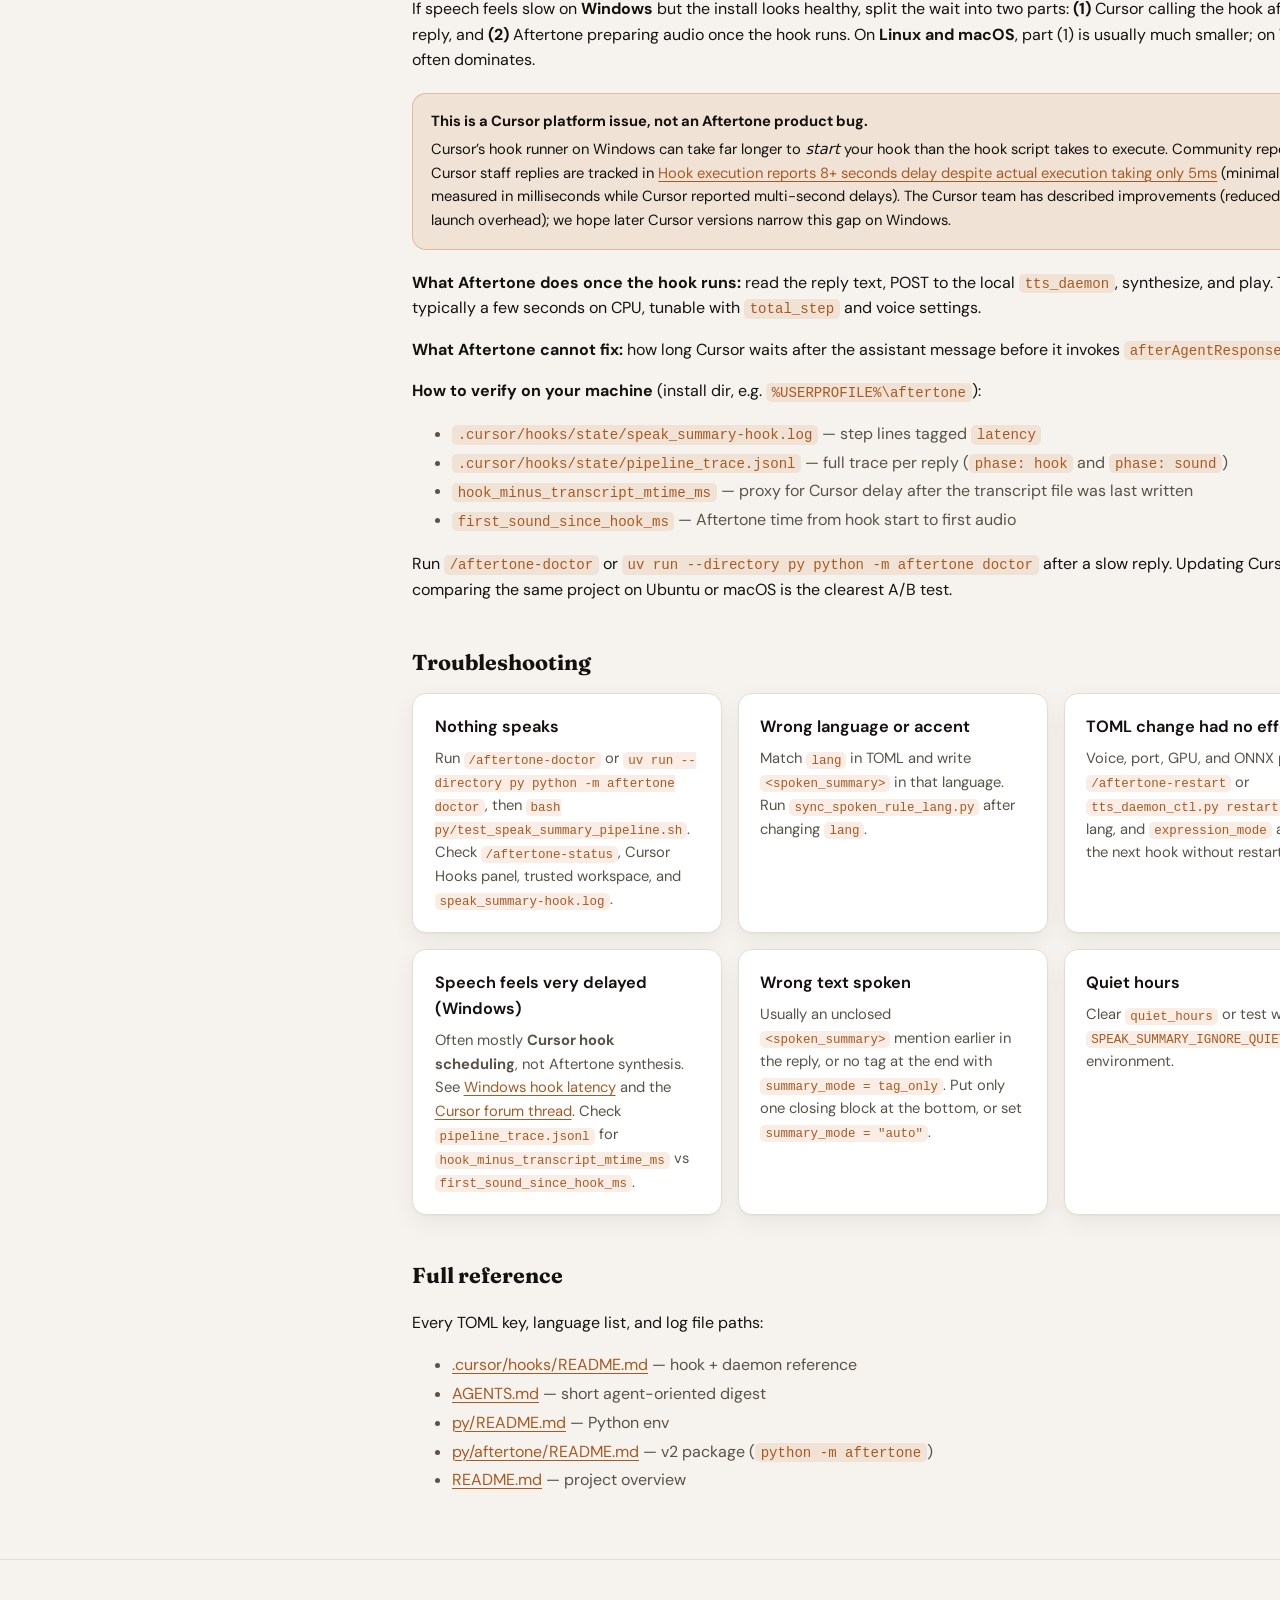
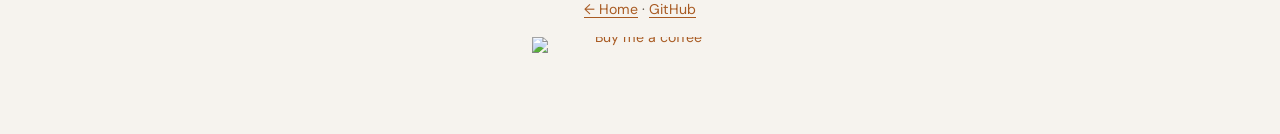
==== commit 5b57329c: "feat(adapters): add Codex and OpenCode support Root cause: Aftertone global installer only covered C" ====
--- a/docs/docs.html
+++ b/docs/docs.html
@@ -3,7 +3,7 @@
 <head>
   <meta charset="utf-8" />
   <meta name="viewport" content="width=device-width, initial-scale=1" />
-  <meta name="description" content="Aftertone documentation: install, Cursor hooks, daemon control, configuration, troubleshooting, and spoken summaries." />
+  <meta name="description" content="Aftertone docs: free local TTS — no API keys or subscription. One install command, agent hooks/plugins, daemon control, and troubleshooting." />
   <link rel="canonical" href="https://omarelkhal.github.io/aftertone/docs.html" />
   <meta name="theme-color" content="#c96f2e" />
   <title>Docs — Aftertone</title>
@@ -19,19 +19,25 @@
         <span class="brand-mark" aria-hidden="true"></span>
         Aftertone
       </a>
-      <nav class="nav-links" aria-label="Primary">
-        <a href="index.html">Home</a>
-        <a class="is-active" href="docs.html">Docs</a>
-        <a href="https://github.com/omarelkhal/aftertone">GitHub</a>
-        <a class="nav-cta" href="#getting-started">Install</a>
-      </nav>
+      <div class="nav-end">
+        <nav class="nav-links" aria-label="Primary">
+          <a href="index.html">Home</a>
+          <a class="is-active" href="docs.html">Docs</a>
+          <a href="https://github.com/omarelkhal/aftertone">GitHub</a>
+          <a href="#free-to-use">Free</a>
+          <a class="nav-cta" href="#getting-started">Install</a>
+        </nav>
+        <a class="bmc-btn bmc-btn--header" href="https://buymeacoffee.com/elkhalomar" rel="noopener noreferrer" target="_blank">
+          <img src="https://cdn.buymeacoffee.com/buttons/v2/default-yellow.png" alt="Buy me a coffee" width="217" height="60" loading="lazy" />
+        </a>
+      </div>
     </div>
   </header>
 
   <div class="page-hero">
     <div class="wrap">
       <h1>Documentation</h1>
-      <p>One install command, then open Aftertone in Cursor. Slash commands, daemon control, and troubleshooting below.</p>
+      <p><strong>Free</strong> local speech after each reply — <strong>no API keys</strong>, <strong>no Aftertone subscription</strong>. One install command, then enable or trust the adapter in your harness.</p>
     </div>
   </div>
 
@@ -39,12 +45,14 @@
     <aside class="docs-sidebar" aria-label="On this page">
       <nav>
         <a href="#getting-started">Getting started</a>
+        <a href="#free-to-use">Free to use</a>
         <a href="#slash-commands">Slash commands</a>
         <a href="#cursor">Cursor setup</a>
         <a href="#cli">Aftertone CLI</a>
         <a href="#daemon">Daemon commands</a>
         <a href="#config">Configuration</a>
         <a href="#spoken-summary">Spoken summaries</a>
+        <a href="#windows-hook-latency">Windows hook latency</a>
         <a href="#troubleshooting">Troubleshooting</a>
         <a href="#reference">Full reference</a>
       </nav>
@@ -53,8 +61,17 @@
     <article class="docs-main">
       <h1 id="getting-started">Getting started</h1>
       <p class="docs-intro">
-        Run <strong>one command</strong> for your OS (needs <strong>git</strong>; on Windows, <a href="https://git-scm.com/download/win">Git for Windows</a>). It installs <strong>uv</strong>, Python, ONNX models, Cursor hooks, the daemon, and enables spoken TTS under <code>~/aftertone</code> or <code>%USERPROFILE%\aftertone</code>. In Cursor you only turn on <strong>Hooks</strong> and <strong>trust</strong> the workspace.
-      </p>
+        Run <strong>one command</strong> for your OS (needs <strong>git</strong>; on Windows, <a href="https://git-scm.com/download/win">Git for Windows</a>). It installs <strong>uv</strong>, Python, ONNX models, Cursor/Claude/Codex hooks, the OpenCode plugin, the daemon, and enables spoken TTS under <code>~/aftertone</code> or <code>%USERPROFILE%\aftertone</code>.
+      </p>
+      <p style="margin-bottom: 1.25rem;">
+        <a href="index.html#demo"><strong>Watch the demo</strong></a> on the homepage hero — short dev question and a longer clone-repo task with Claude Code (<code>/aftertone_on</code>).
+      </p>
+      <ul class="value-props" style="margin-bottom: 2rem;" aria-label="Cost and requirements for Aftertone TTS">
+        <li><strong>Nothing to pay</strong> for Aftertone speech — open source, no subscription</li>
+        <li><strong>No API keys</strong> — localhost daemon only; no cloud TTS signup</li>
+        <li><strong>No Hugging Face token</strong> required for default model download (public weights)</li>
+        <li>Your <strong>coding agent</strong> may still need its own plan — separate from Aftertone</li>
+      </ul>
 
       <div class="code-block" style="margin-bottom: 1.25rem;">
         <div class="code-label">Linux / macOS</div>
@@ -66,11 +83,59 @@
         <pre><code>irm https://raw.githubusercontent.com/omarelkhal/aftertone/main/scripts/install.ps1 | iex</code></pre>
       </div>
 
+      <h2 id="free-to-use">Free to use — nothing to pay for speech</h2>
+      <p style="color: var(--muted); line-height: 1.65; margin-bottom: 1rem;">
+        Aftertone is the <strong>local TTS layer</strong> only. It does not replace your coding agent and does not require its own paid plan.
+      </p>
+      <div class="free-table-wrap" style="margin-bottom: 1.5rem;">
+        <table class="free-table" aria-label="Aftertone pricing and requirements">
+          <tbody>
+            <tr>
+              <th scope="row">Cost</th>
+              <td><strong>$0</strong> — open source (MIT). No paid tier for speech.</td>
+            </tr>
+            <tr>
+              <th scope="row">API keys</th>
+              <td><strong>None</strong> — <code>tts_daemon</code> on localhost; no cloud TTS account.</td>
+            </tr>
+            <tr>
+              <th scope="row">Subscription</th>
+              <td><strong>None</strong> for Aftertone — install once under <code>~/aftertone</code> or <code>%USERPROFILE%\aftertone</code>.</td>
+            </tr>
+            <tr>
+              <th scope="row">Models</th>
+              <td>Public Hugging Face weights — <strong>no HF token</strong> required for the default download.</td>
+            </tr>
+            <tr>
+              <th scope="row">Languages</th>
+              <td><code>/aftertone-lang</code> — write <code>&lt;spoken_summary&gt;</code> in that language (no auto-translation).</td>
+            </tr>
+          </tbody>
+        </table>
+      </div>
+      <p class="free-note" style="margin-bottom: 2rem;">
+        Your <strong>coding agent</strong> (Cursor, Claude, etc.) may still need its own subscription — separate from Aftertone.
+      </p>
+
       <h3>Then in Cursor</h3>
+      <ul style="color: var(--muted); line-height: 1.75; margin-bottom: 1.25rem;">
+        <li>Enable <strong>Hooks</strong> in Cursor Settings and <strong>trust</strong> each workspace where you want TTS.</li>
+        <li>Optional: run <code>/aftertone-status</code> in Agent chat.</li>
+        <li>Ask the agent something — listen for one short line after the reply.</li>
+      </ul>
+
+      <h3>Then in Claude Code</h3>
       <ul style="color: var(--muted); line-height: 1.75; margin-bottom: 2rem;">
-        <li>Enable <strong>Hooks</strong> in Cursor Settings and <strong>trust</strong> each workspace where you want TTS.</li>
-        <li>Optional: open <code>~/aftertone</code> or <code>%USERPROFILE%\aftertone</code> and run <code>/aftertone-status</code> in Agent chat.</li>
-        <li>Ask the agent something — listen for one short line after the reply (daemon and TTS config are already on after install).</li>
+        <li>Run <code>claude</code> (no <code>--plugin-dir</code> required after global install).</li>
+        <li>In chat: <code>/aftertone_on</code> to enable speech for the session.</li>
+        <li>Substantive replies need a <code>&lt;spoken_summary&gt;</code> tag at the end — see <a href="#slash-claude">Claude slash commands</a>.</li>
+      </ul>
+
+      <h3>Then in Codex or OpenCode</h3>
+      <ul style="color: var(--muted); line-height: 1.75; margin-bottom: 2rem;">
+        <li>Codex: run <code>/hooks</code> and trust the Aftertone Stop hook if prompted.</li>
+        <li>OpenCode: restart OpenCode so <code>~/.config/opencode/plugins/aftertone.js</code> loads.</li>
+        <li>Use <code>uv run --directory ~/aftertone/py python -m aftertone on</code> to enable a session from the terminal.</li>
       </ul>
 
       <details style="margin-bottom: 2rem;">
@@ -85,8 +150,11 @@
       </details>
 
 
-      <h2 id="slash-commands">Slash commands (Cursor)</h2>
-      <p>After a <strong>global install</strong>, slash commands work in <strong>any</strong> trusted workspace (commands live in <code>~/.cursor/commands/</code>). In <strong>Agent</strong> chat, type <code>/</code> and pick an <code>aftertone-</code> command. The agent runs <strong>one</strong> <code>python -m aftertone …</code> invocation from your install dir (<code>aftertone-install-dir</code>) — <strong>do not</strong> hand-edit <code>speak_summary.toml</code> for everyday changes.</p>
+      <h2 id="slash-commands">Slash commands</h2>
+      <p>After a <strong>global install</strong>, use slash commands in Cursor or Claude Code. Codex and OpenCode use the same <code>python -m aftertone</code> CLI until they expose native slash-command packaging. Each command runs from your install dir — <strong>do not</strong> hand-edit <code>speak_summary.toml</code> for everyday changes.</p>
+
+      <h3 id="slash-cursor">Cursor (hyphens)</h3>
+      <p>Commands live in <code>~/.cursor/commands/</code> and work in <strong>any</strong> trusted workspace.</p>
 
       <div class="table-wrap">
         <table>
@@ -116,6 +184,27 @@
 
       <p>Command definitions: <a href="https://github.com/omarelkhal/aftertone/tree/main/.cursor/commands"><code>.cursor/commands/</code></a> on GitHub.</p>
 
+      <h3 id="slash-claude">Claude Code (underscores)</h3>
+      <p>Global install registers <strong>Stop</strong> hooks in <code>~/.claude/settings.json</code> and copies slash commands to <code>~/.claude/commands/</code>. After install: run <code>claude</code>, then <code>/aftertone_on</code> to enable speech for the session.</p>
+      <div class="table-wrap">
+        <table>
+          <thead>
+            <tr><th>Command</th><th>What it does</th><th>Instant?</th></tr>
+          </thead>
+          <tbody>
+            <tr><td><code>/aftertone_on</code> · <code>/aftertone_off</code></td><td>Enable or disable spoken TTS</td><td>Yes</td></tr>
+            <tr><td><code>/aftertone_toggle</code> · <code>/aftertone_status</code></td><td>Flip enabled · JSON status</td><td>Yes</td></tr>
+            <tr><td><code>/aftertone_restart</code> · <code>/aftertone_doctor</code> · <code>/aftertone_repair</code></td><td>Daemon · diagnostics · repair</td><td>Yes</td></tr>
+            <tr><td><code>/aftertone_lang</code> · <code>/aftertone_speed</code> · <code>/aftertone_mode</code></td><td>Language · speed · queue mode</td><td>Picker</td></tr>
+            <tr><td><code>/aftertone_voice</code> · <code>/aftertone_expression</code></td><td>Voice (restarts daemon) · expression tags</td><td>Picker</td></tr>
+          </tbody>
+        </table>
+      </div>
+      <p>Guide on GitHub: <a href="https://github.com/omarelkhal/aftertone/blob/main/docs/adapters/claude.md">docs/adapters/claude.md</a> · command sources <a href="https://github.com/omarelkhal/aftertone/tree/main/claude-plugin/aftertone/commands"><code>claude-plugin/aftertone/commands/</code></a></p>
+
+      <h3 id="adapters-codex-opencode">Codex and OpenCode</h3>
+      <p>Global install also registers Codex <strong>Stop</strong> hooks and an OpenCode global plugin. See <a href="https://github.com/omarelkhal/aftertone/blob/main/docs/adapters/codex.md">docs/adapters/codex.md</a>, <a href="https://github.com/omarelkhal/aftertone/blob/main/docs/adapters/opencode.md">docs/adapters/opencode.md</a>, and the <a href="https://github.com/omarelkhal/aftertone/blob/main/docs/adapters/generic.md">generic adapter template</a>.</p>
+
       <h2 id="cli">Aftertone CLI (v2)</h2>
       <p>From your install root (path in <code>~/.cursor/hooks/aftertone-install-dir</code> or <code>%USERPROFILE%\.cursor\hooks\aftertone-install-dir</code>):</p>
       <div class="code-block">
@@ -128,7 +217,7 @@
 uv run --directory py python -m aftertone doctor
 uv run --directory py python -m aftertone repair</code></pre>
       </div>
-      <p><code>set voice</code> restarts the daemon by default. <code>set lang</code> syncs <a href="https://github.com/omarelkhal/aftertone/blob/main/.cursor/rules/spoken-summary.mdc"><code>spoken-summary.mdc</code></a>. Install runs <code>apply-defaults</code> (<code>summary_mode = tag_only</code>, <code>total_step = 8</code>).</p>
+      <p><code>set voice</code> restarts the daemon by default. <code>set lang</code> syncs <a href="https://github.com/omarelkhal/aftertone/blob/main/.cursor/rules/spoken-summary.mdc"><code>spoken-summary.mdc</code></a>. Install runs <code>apply-defaults</code> (<code>summary_mode = tag_only</code>, <code>total_step = 8</code>, <code>spoken_summary_max_sentences = 0</code> for the full tag).</p>
 
       <h2 id="cursor">Cursor setup</h2>
       <div class="cards" style="margin-bottom: 1.25rem;">
@@ -216,6 +305,31 @@
       <p>Repo default <code>summary_mode = "tag_only"</code> — no speech when the tag is missing (set <code>summary_mode = "auto"</code> in TOML for heuristic fallback). For livelier delivery, end <strong>each sentence</strong> in the tag with <code>!!</code>, <code>??</code>, <code>?!</code>, or <code>!?</code>. Inline <code>&lt;sigh&gt;</code> tags are optional via <code>/aftertone-expression</code> (default <code>off</code>).</p>
       <p>Rules for agents: <a href="https://github.com/omarelkhal/aftertone/blob/main/.cursor/rules/spoken-summary.mdc"><code>.cursor/rules/spoken-summary.mdc</code></a>.</p>
 
+      <h2 id="windows-hook-latency">Windows hook latency (Cursor, not Aftertone)</h2>
+      <p>
+        If speech feels slow on <strong>Windows</strong> but the install looks healthy, split the wait into two parts:
+        <strong>(1)</strong> Cursor calling the hook after the reply, and <strong>(2)</strong> Aftertone preparing audio once the hook runs.
+        On <strong>Linux and macOS</strong>, part (1) is usually much smaller; on Windows it often dominates.
+      </p>
+      <div class="callout callout-warn">
+        <strong>This is a Cursor platform issue, not an Aftertone product bug.</strong>
+        Cursor’s hook runner on Windows can take far longer to <em>start</em> your hook than the hook script takes to execute.
+        Community reports and Cursor staff replies are tracked in
+        <a href="https://forum.cursor.com/t/hook-execution-reports-8-seconds-delay-despite-actual-execution-taking-only-5ms/147584" rel="noopener noreferrer">Hook execution reports 8+ seconds delay despite actual execution taking only 5ms</a>
+        (minimal hooks measured in milliseconds while Cursor reported multi-second delays).
+        The Cursor team has described improvements (reduced shell launch overhead); we hope later Cursor versions narrow this gap on Windows.
+      </div>
+      <p><strong>What Aftertone does once the hook runs:</strong> read the reply text, POST to the local <code>tts_daemon</code>, synthesize, and play. That path is typically a few seconds on CPU, tunable with <code>total_step</code> and voice settings.</p>
+      <p><strong>What Aftertone cannot fix:</strong> how long Cursor waits after the assistant message before it invokes <code>afterAgentResponse</code>.</p>
+      <p><strong>How to verify on your machine</strong> (install dir, e.g. <code>%USERPROFILE%\aftertone</code>):</p>
+      <ul style="color: var(--muted); line-height: 1.8;">
+        <li><code>.cursor/hooks/state/speak_summary-hook.log</code> — step lines tagged <code>latency</code></li>
+        <li><code>.cursor/hooks/state/pipeline_trace.jsonl</code> — full trace per reply (<code>phase: hook</code> and <code>phase: sound</code>)</li>
+        <li><code>hook_minus_transcript_mtime_ms</code> — proxy for Cursor delay after the transcript file was last written</li>
+        <li><code>first_sound_since_hook_ms</code> — Aftertone time from hook start to first audio</li>
+      </ul>
+      <p>Run <code>/aftertone-doctor</code> or <code>uv run --directory py python -m aftertone doctor</code> after a slow reply. Updating Cursor may help; comparing the same project on Ubuntu or macOS is the clearest A/B test.</p>
+
       <h2 id="troubleshooting">Troubleshooting</h2>
       <div class="cards">
         <article class="card">
@@ -229,6 +343,10 @@
         <article class="card">
           <h3>TOML change had no effect</h3>
           <p>Voice, port, GPU, and ONNX path need <code>/aftertone-restart</code> or <code>tts_daemon_ctl.py restart</code>. Speed, lang, and <code>expression_mode</code> apply on the next hook without restart.</p>
+        </article>
+        <article class="card">
+          <h3>Speech feels very delayed (Windows)</h3>
+          <p>Often mostly <strong>Cursor hook scheduling</strong>, not Aftertone synthesis. See <a href="#windows-hook-latency">Windows hook latency</a> and the <a href="https://forum.cursor.com/t/hook-execution-reports-8-seconds-delay-despite-actual-execution-taking-only-5ms/147584" rel="noopener noreferrer">Cursor forum thread</a>. Check <code>pipeline_trace.jsonl</code> for <code>hook_minus_transcript_mtime_ms</code> vs <code>first_sound_since_hook_ms</code>.</p>
         </article>
         <article class="card">
           <h3>Wrong text spoken</h3>
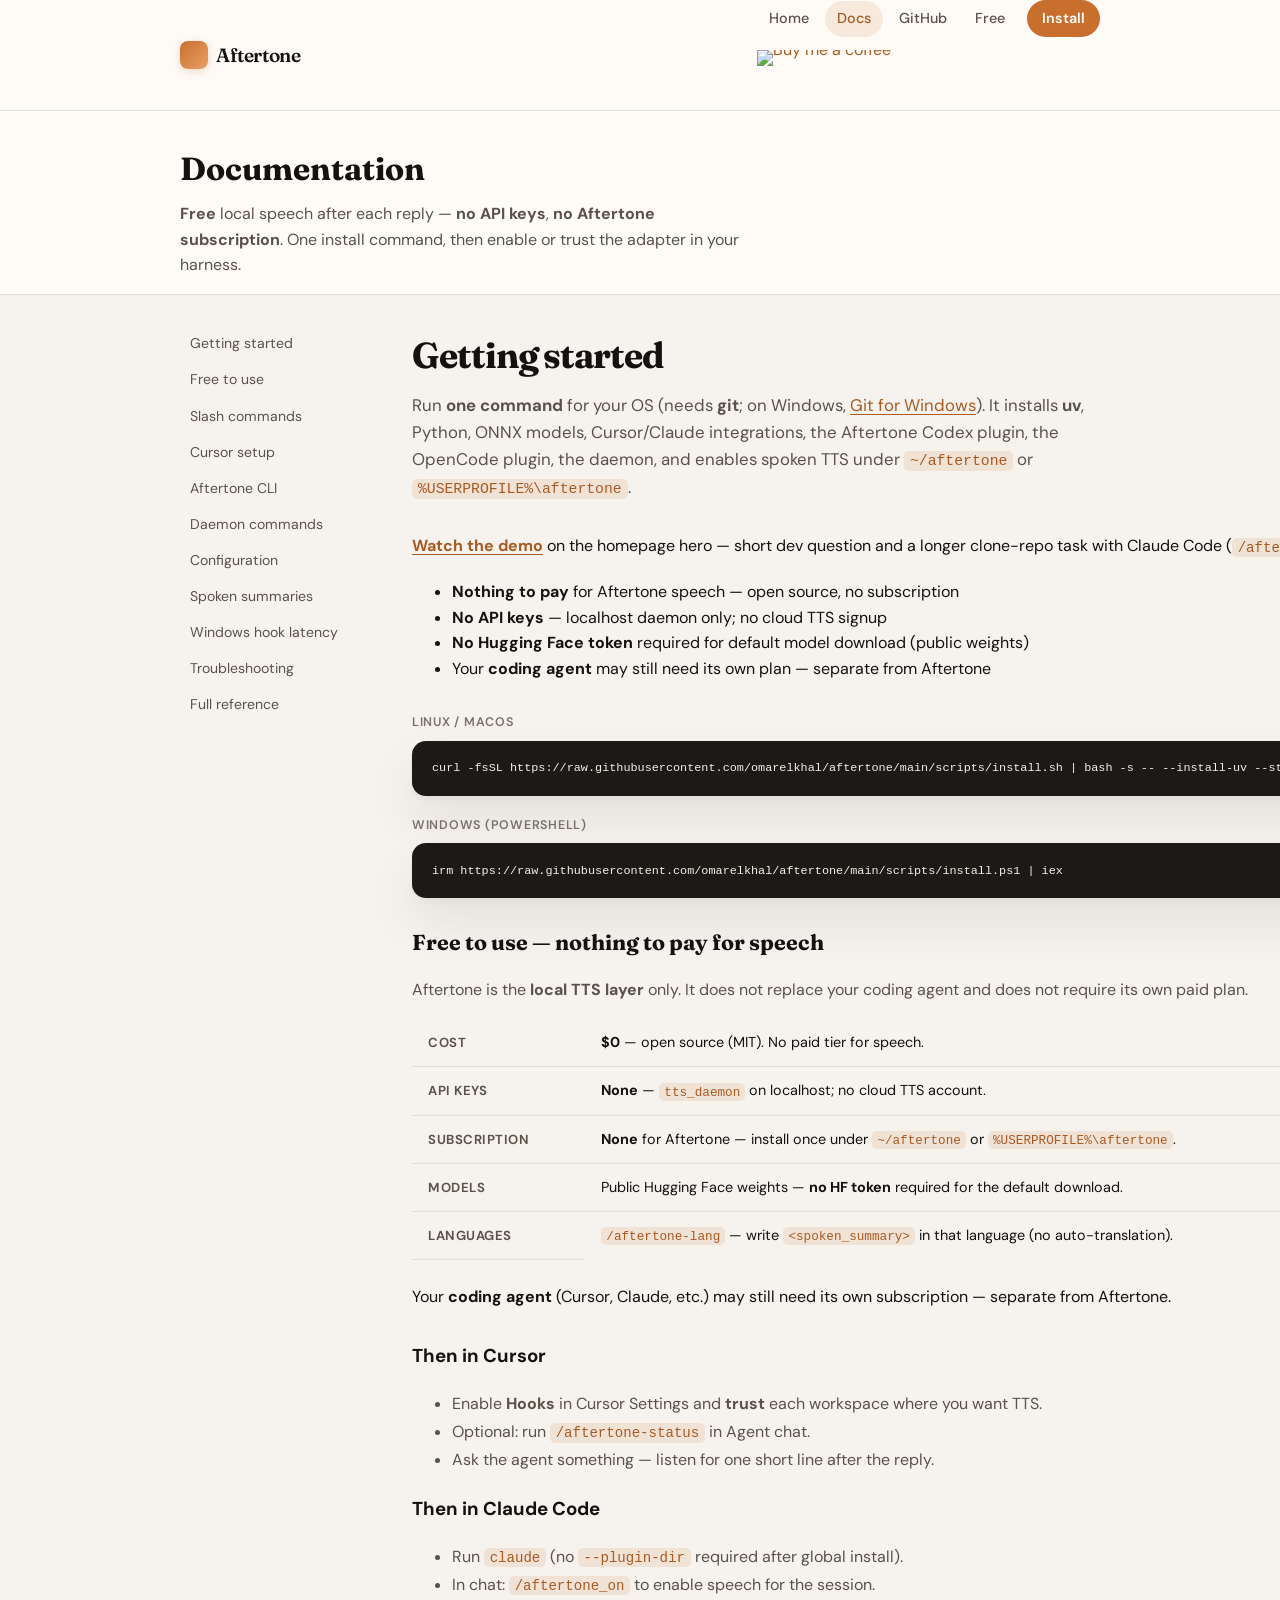
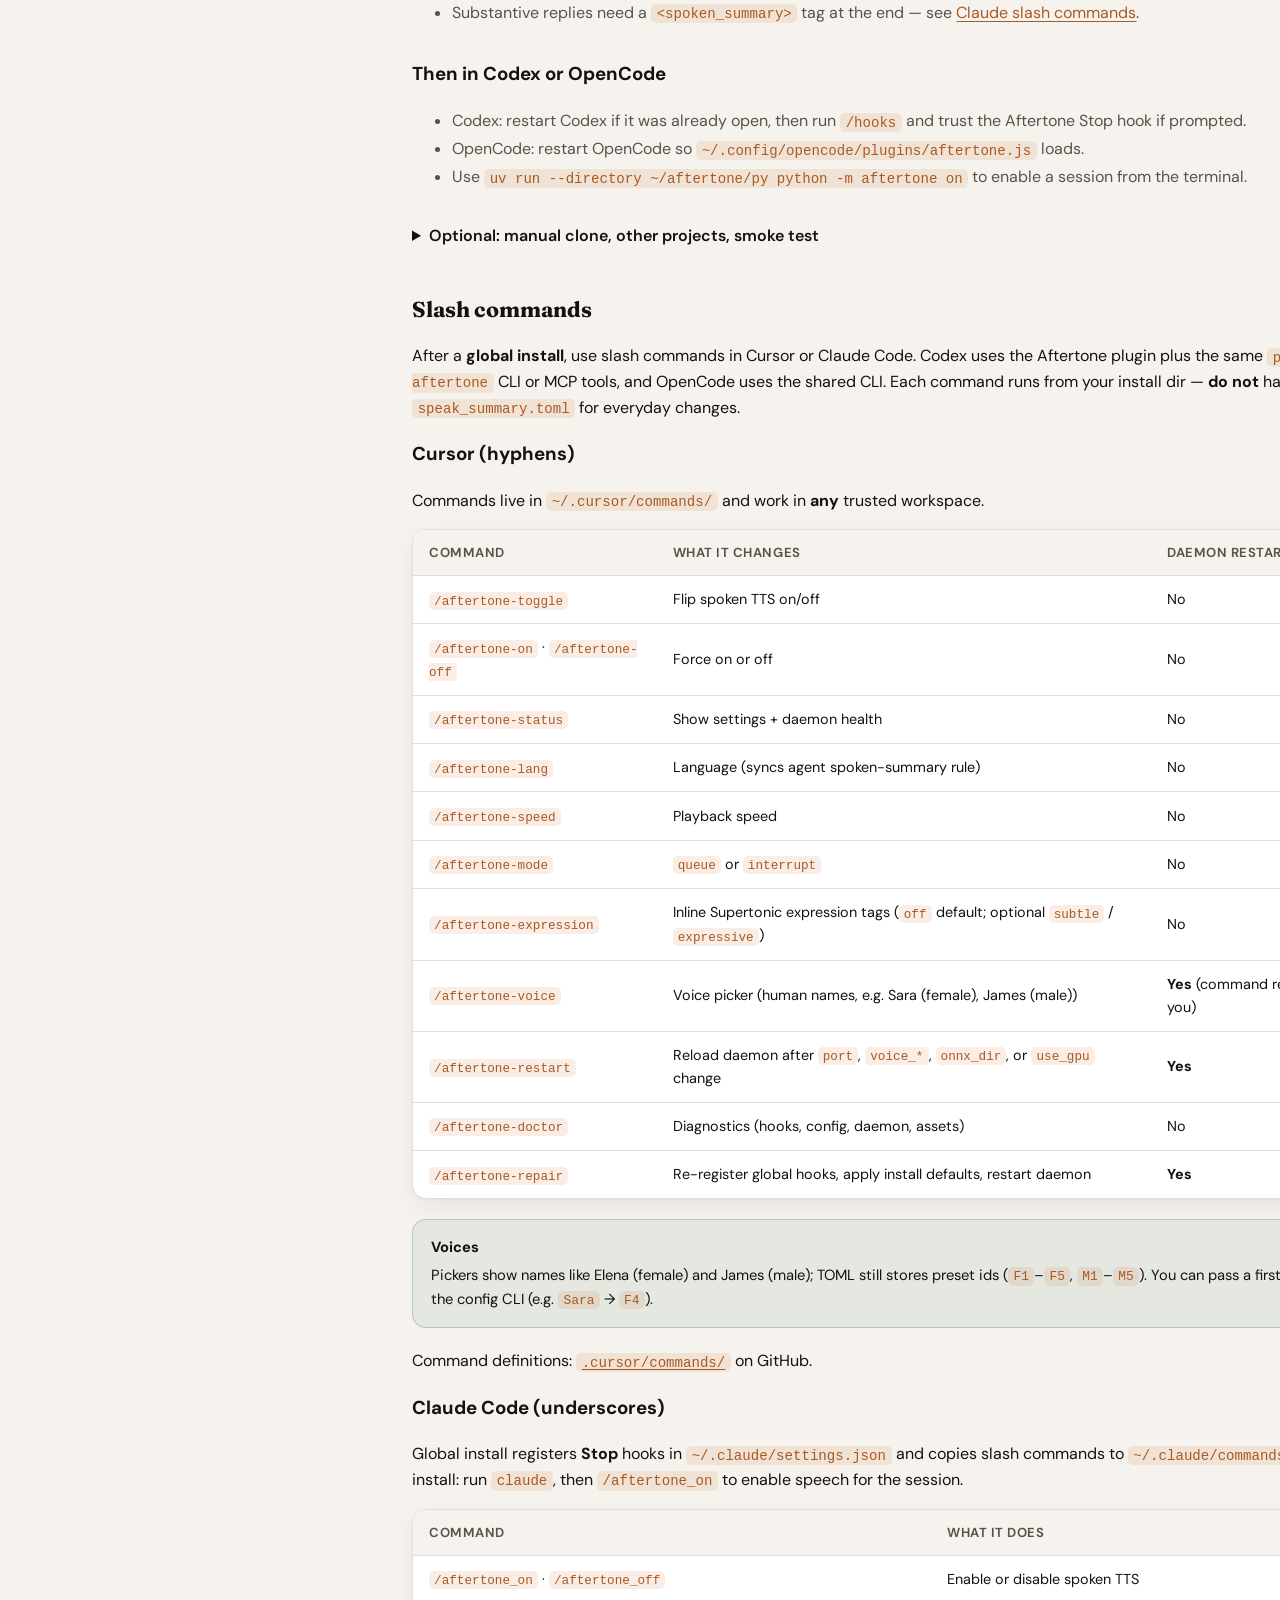
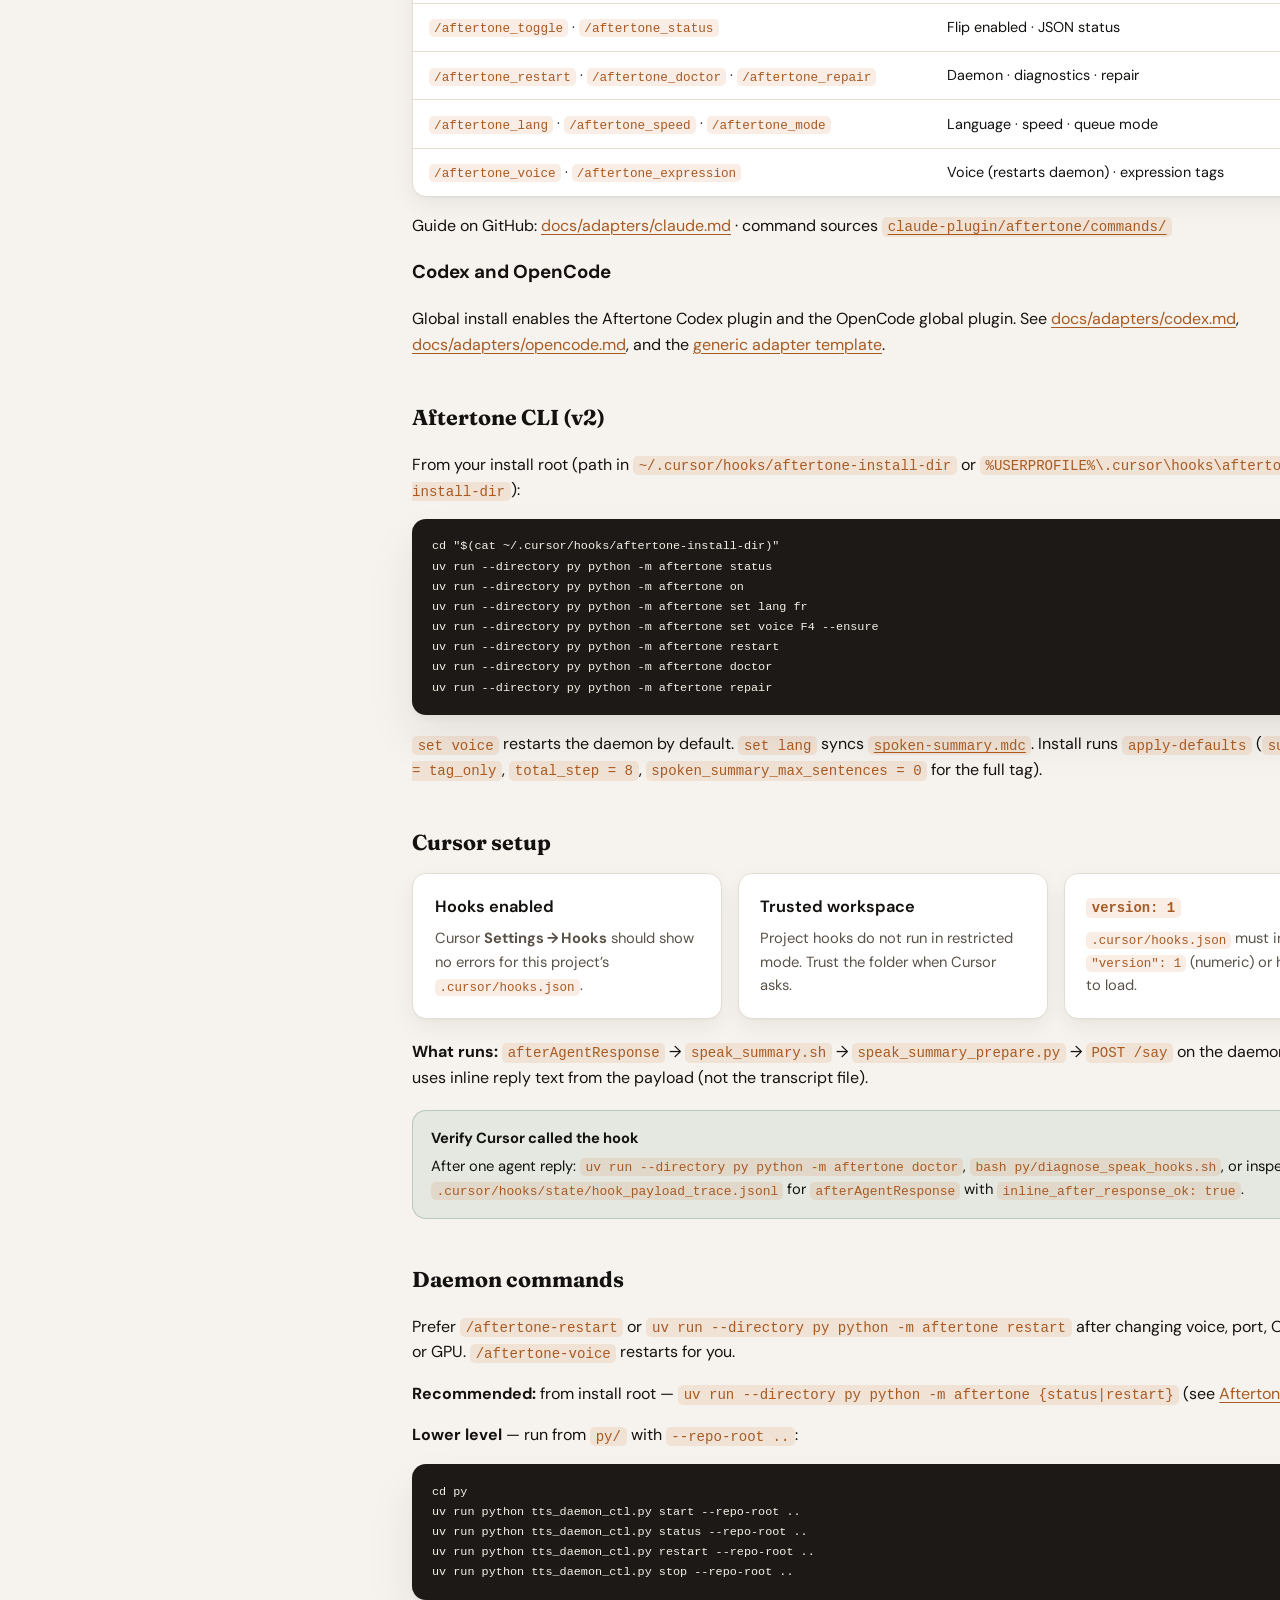
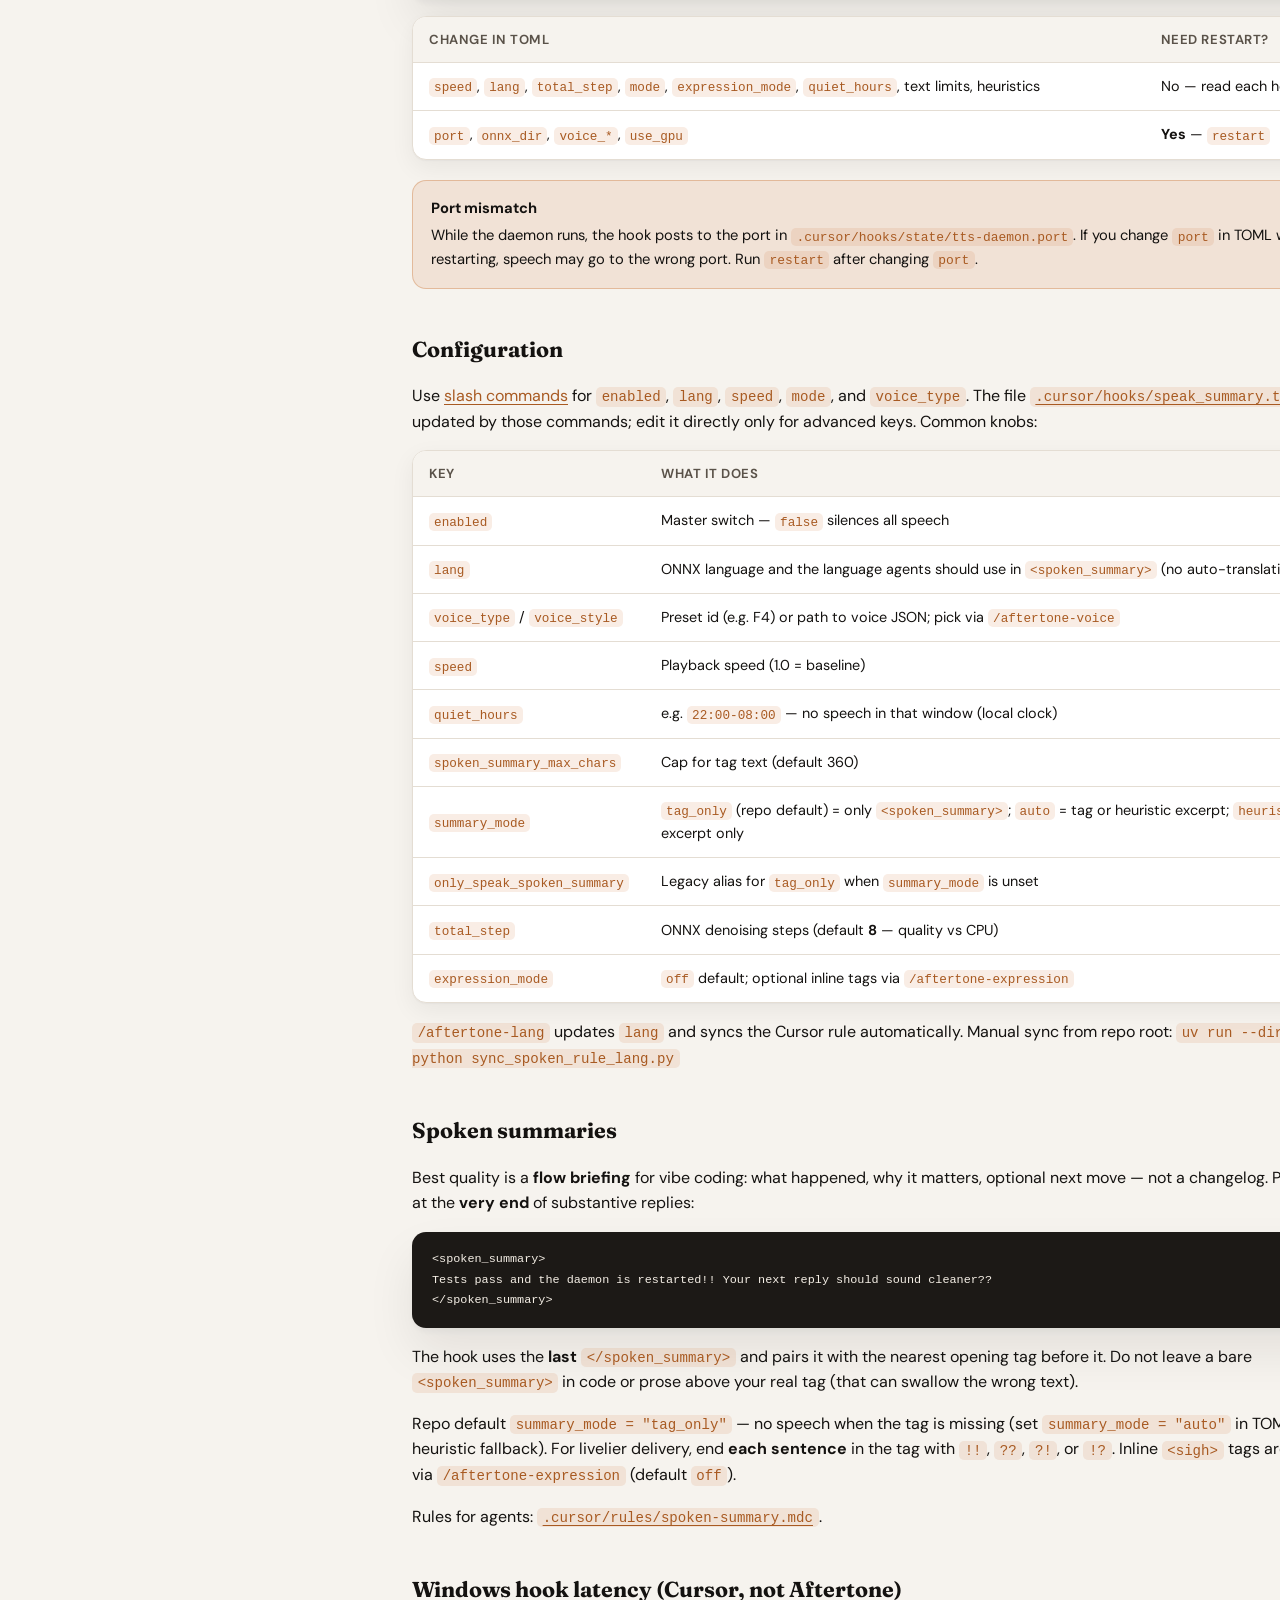
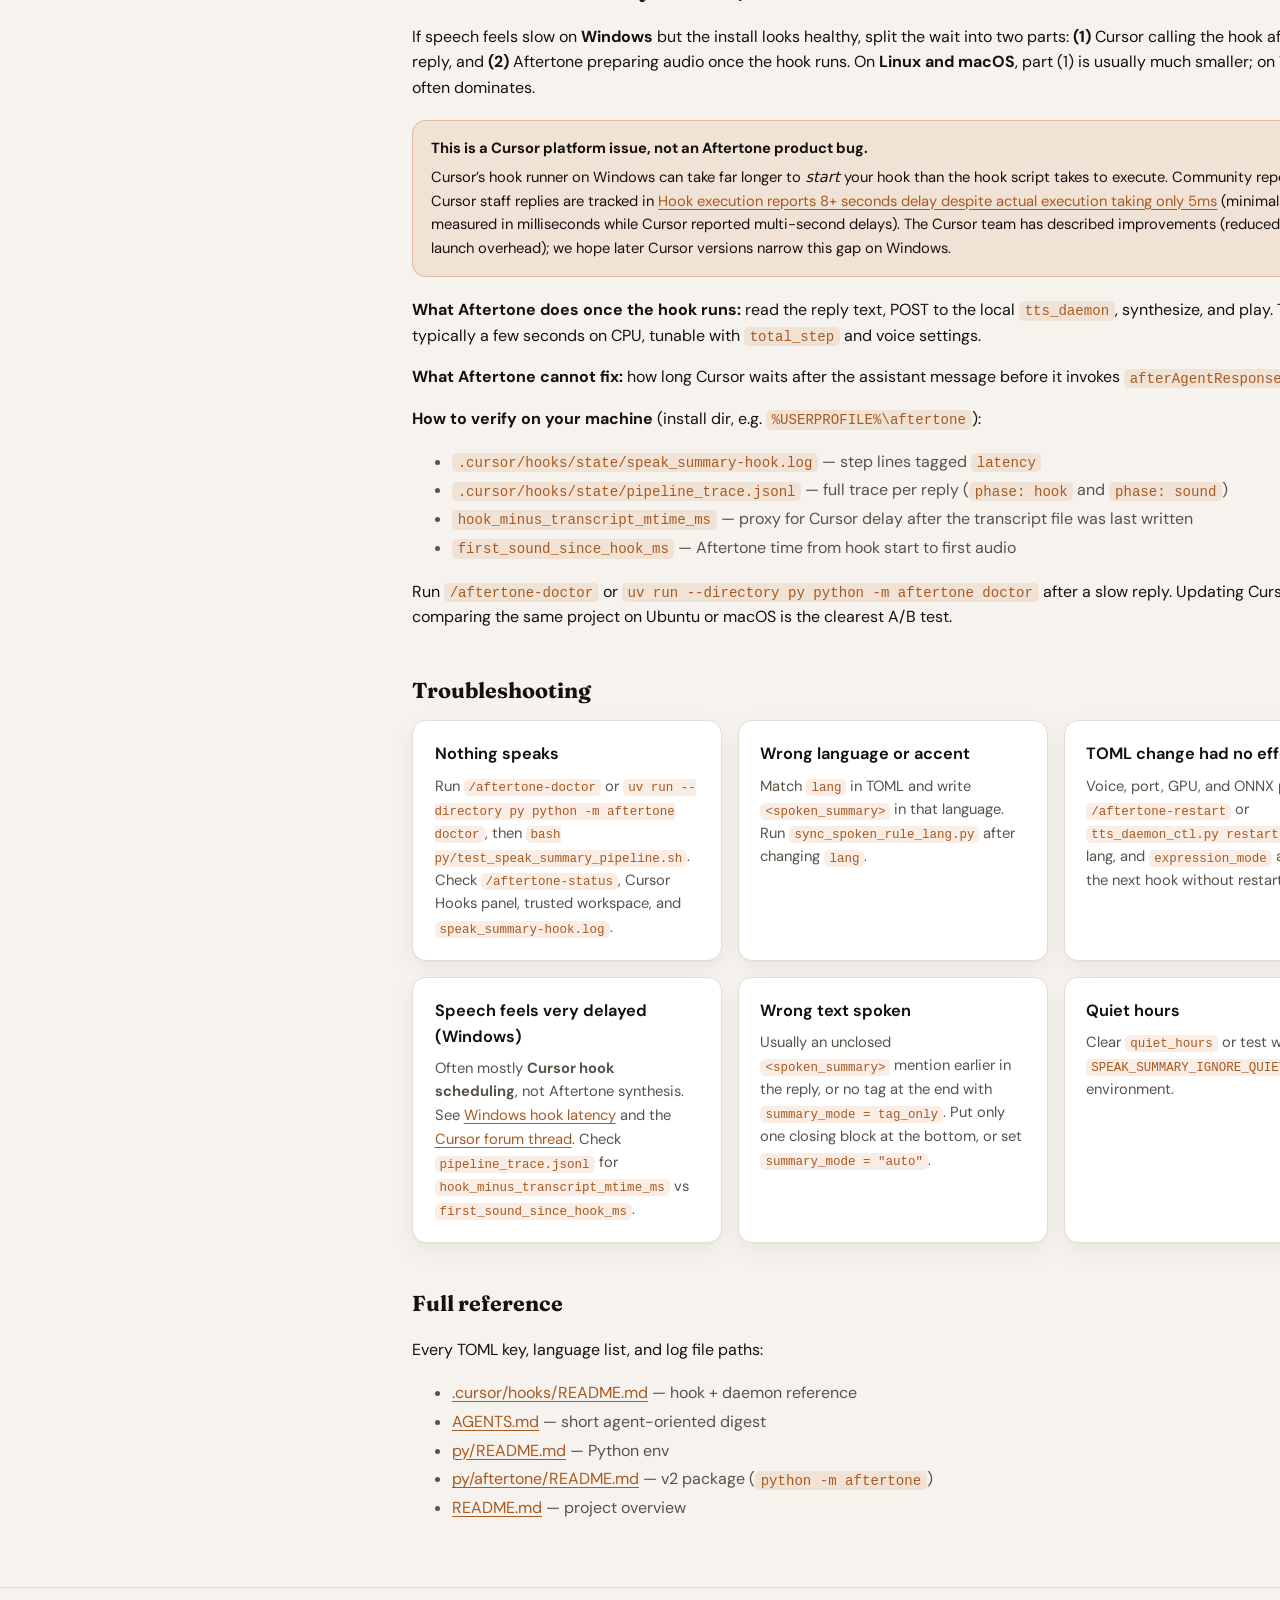
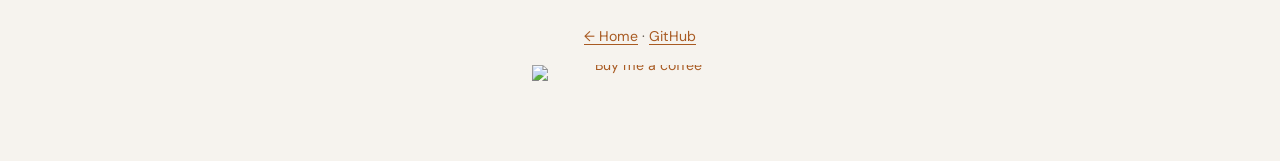
==== commit 08e5812b: "feat: Codex integration is now plugin-first with bundled hook, global hook kept as fallback Afterton" ====
--- a/docs/docs.html
+++ b/docs/docs.html
@@ -61,7 +61,7 @@
     <article class="docs-main">
       <h1 id="getting-started">Getting started</h1>
       <p class="docs-intro">
-        Run <strong>one command</strong> for your OS (needs <strong>git</strong>; on Windows, <a href="https://git-scm.com/download/win">Git for Windows</a>). It installs <strong>uv</strong>, Python, ONNX models, Cursor/Claude/Codex hooks, the OpenCode plugin, the daemon, and enables spoken TTS under <code>~/aftertone</code> or <code>%USERPROFILE%\aftertone</code>.
+        Run <strong>one command</strong> for your OS (needs <strong>git</strong>; on Windows, <a href="https://git-scm.com/download/win">Git for Windows</a>). It installs <strong>uv</strong>, Python, ONNX models, Cursor/Claude integrations, the Aftertone Codex plugin, the OpenCode plugin, the daemon, and enables spoken TTS under <code>~/aftertone</code> or <code>%USERPROFILE%\aftertone</code>.
       </p>
       <p style="margin-bottom: 1.25rem;">
         <a href="index.html#demo"><strong>Watch the demo</strong></a> on the homepage hero — short dev question and a longer clone-repo task with Claude Code (<code>/aftertone_on</code>).
@@ -133,7 +133,7 @@
 
       <h3>Then in Codex or OpenCode</h3>
       <ul style="color: var(--muted); line-height: 1.75; margin-bottom: 2rem;">
-        <li>Codex: run <code>/hooks</code> and trust the Aftertone Stop hook if prompted.</li>
+        <li>Codex: restart Codex if it was already open, then run <code>/hooks</code> and trust the Aftertone Stop hook if prompted.</li>
         <li>OpenCode: restart OpenCode so <code>~/.config/opencode/plugins/aftertone.js</code> loads.</li>
         <li>Use <code>uv run --directory ~/aftertone/py python -m aftertone on</code> to enable a session from the terminal.</li>
       </ul>
@@ -151,7 +151,7 @@
 
 
       <h2 id="slash-commands">Slash commands</h2>
-      <p>After a <strong>global install</strong>, use slash commands in Cursor or Claude Code. Codex and OpenCode use the same <code>python -m aftertone</code> CLI until they expose native slash-command packaging. Each command runs from your install dir — <strong>do not</strong> hand-edit <code>speak_summary.toml</code> for everyday changes.</p>
+      <p>After a <strong>global install</strong>, use slash commands in Cursor or Claude Code. Codex uses the Aftertone plugin plus the same <code>python -m aftertone</code> CLI or MCP tools, and OpenCode uses the shared CLI. Each command runs from your install dir — <strong>do not</strong> hand-edit <code>speak_summary.toml</code> for everyday changes.</p>
 
       <h3 id="slash-cursor">Cursor (hyphens)</h3>
       <p>Commands live in <code>~/.cursor/commands/</code> and work in <strong>any</strong> trusted workspace.</p>
@@ -203,7 +203,7 @@
       <p>Guide on GitHub: <a href="https://github.com/omarelkhal/aftertone/blob/main/docs/adapters/claude.md">docs/adapters/claude.md</a> · command sources <a href="https://github.com/omarelkhal/aftertone/tree/main/claude-plugin/aftertone/commands"><code>claude-plugin/aftertone/commands/</code></a></p>
 
       <h3 id="adapters-codex-opencode">Codex and OpenCode</h3>
-      <p>Global install also registers Codex <strong>Stop</strong> hooks and an OpenCode global plugin. See <a href="https://github.com/omarelkhal/aftertone/blob/main/docs/adapters/codex.md">docs/adapters/codex.md</a>, <a href="https://github.com/omarelkhal/aftertone/blob/main/docs/adapters/opencode.md">docs/adapters/opencode.md</a>, and the <a href="https://github.com/omarelkhal/aftertone/blob/main/docs/adapters/generic.md">generic adapter template</a>.</p>
+      <p>Global install enables the Aftertone Codex plugin and the OpenCode global plugin. See <a href="https://github.com/omarelkhal/aftertone/blob/main/docs/adapters/codex.md">docs/adapters/codex.md</a>, <a href="https://github.com/omarelkhal/aftertone/blob/main/docs/adapters/opencode.md">docs/adapters/opencode.md</a>, and the <a href="https://github.com/omarelkhal/aftertone/blob/main/docs/adapters/generic.md">generic adapter template</a>.</p>
 
       <h2 id="cli">Aftertone CLI (v2)</h2>
       <p>From your install root (path in <code>~/.cursor/hooks/aftertone-install-dir</code> or <code>%USERPROFILE%\.cursor\hooks\aftertone-install-dir</code>):</p>
